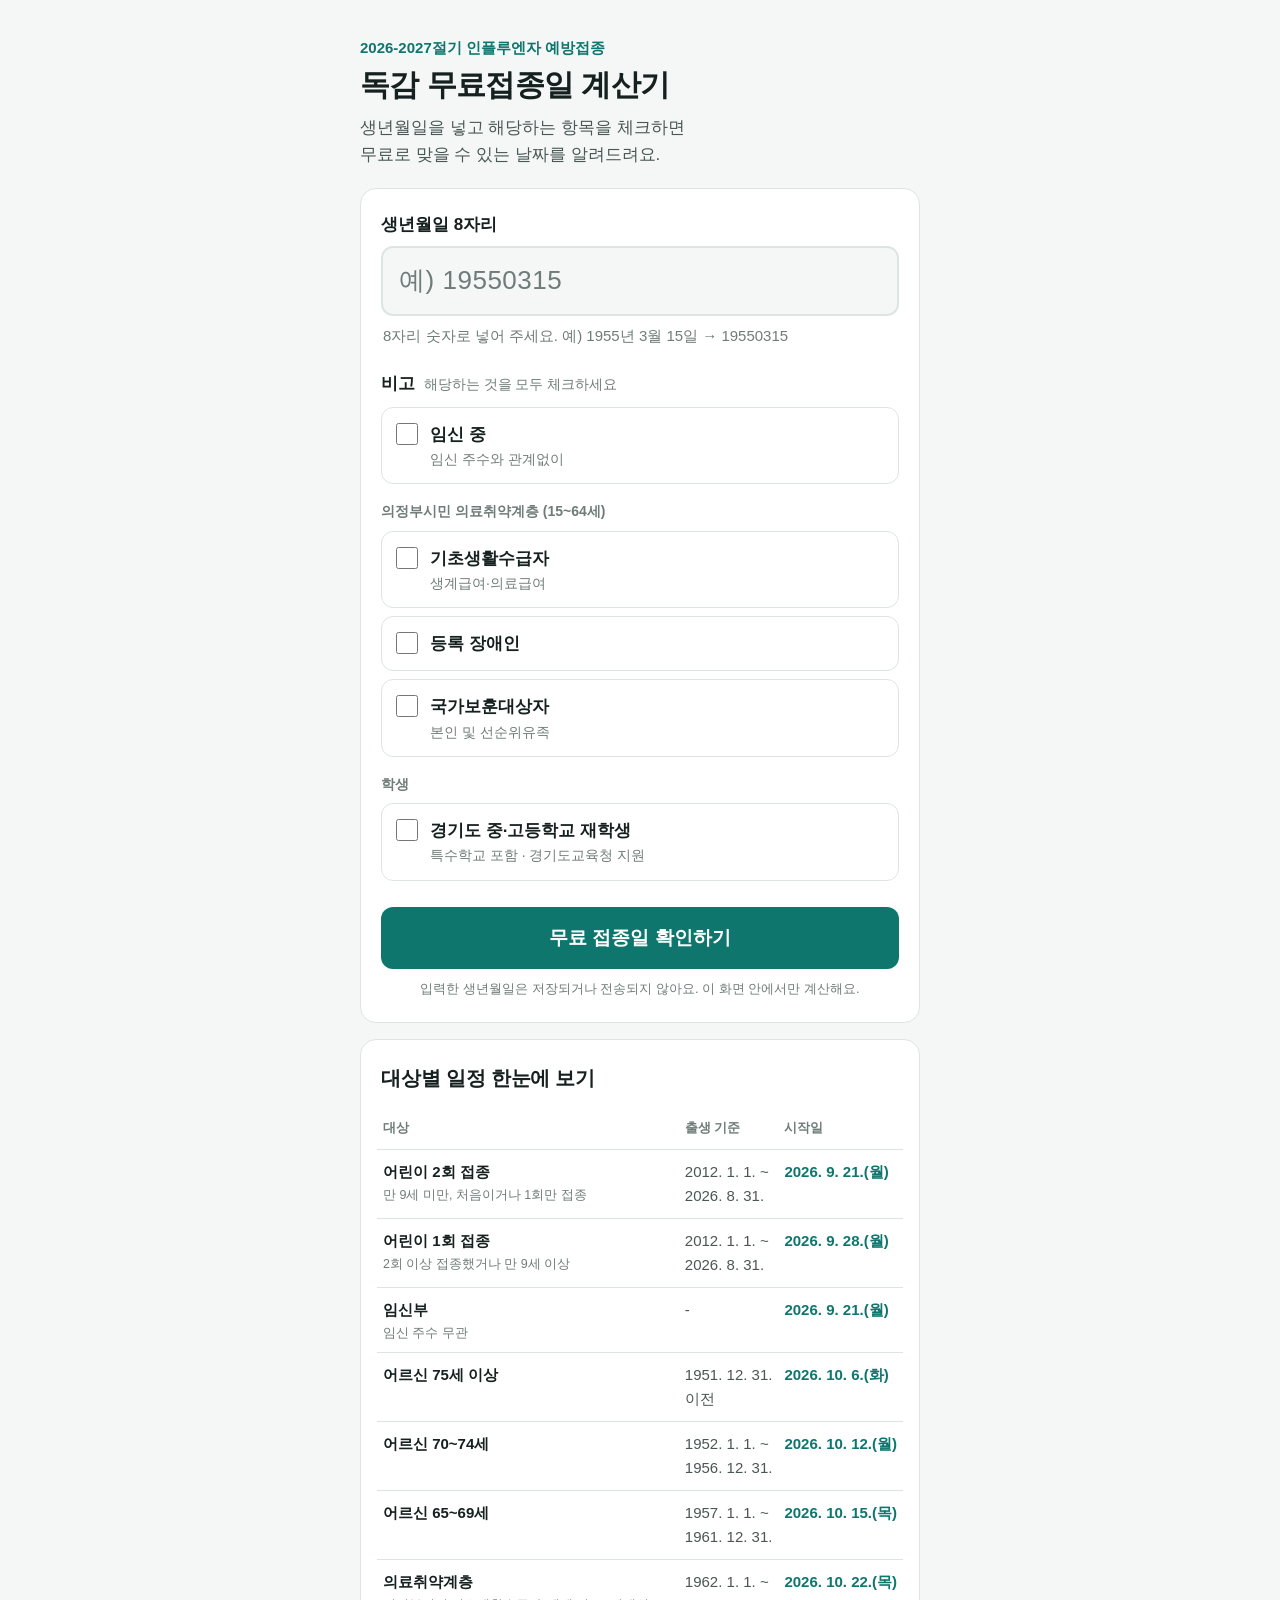
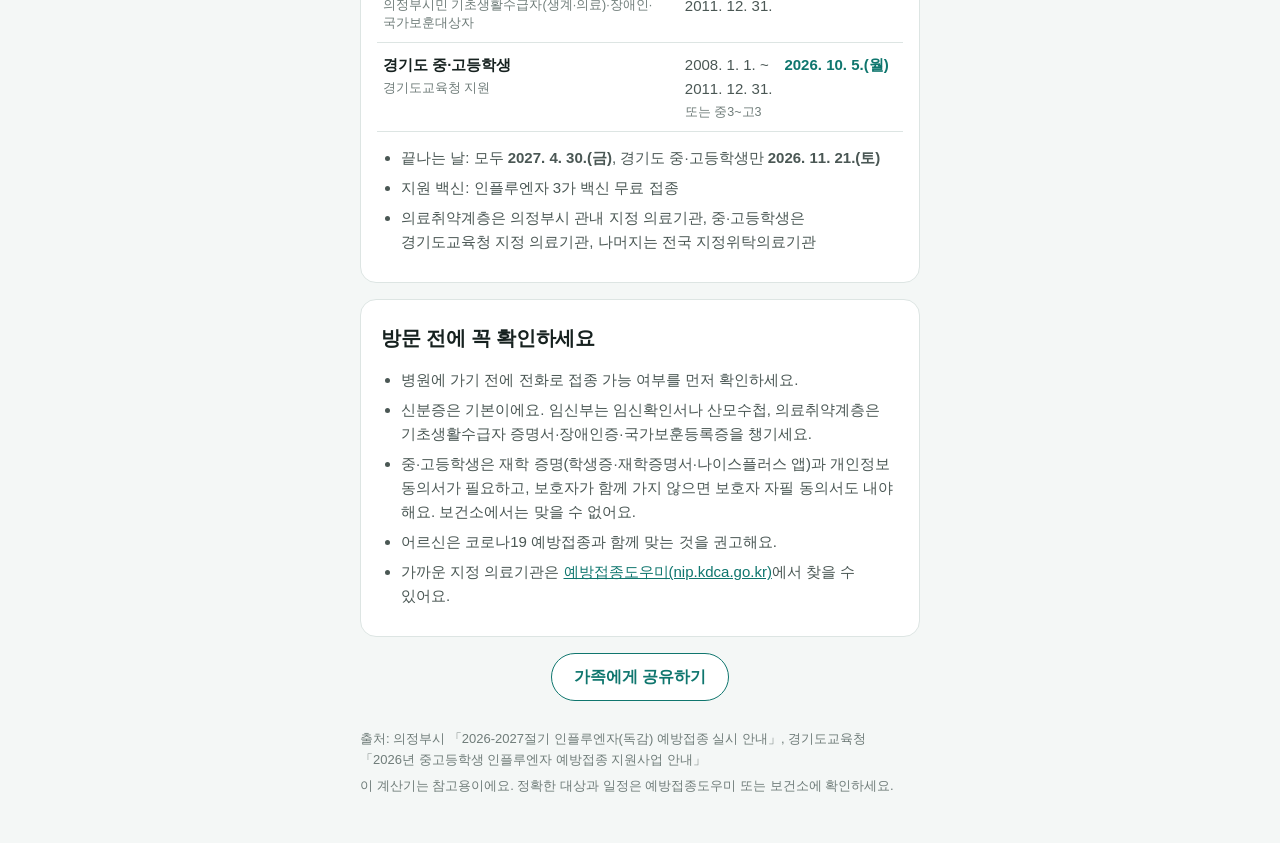
==== docs/index.html @ af95ff57 "feat: 2026-2027절기 독감 무료접종일 계산기 생년월일과 비고(임신부·의정부 의료취약계층·경기도 중고생) 체크로 무료 접종 시작일을 알려주는 정적 페이지, 링크 카드·위젯" ====
<!doctype html>
<html lang="ko">
<head>
<meta charset="utf-8">
<meta name="viewport" content="width=device-width, initial-scale=1">
<title>독감 무료접종일 계산기 | 2026-2027절기</title>
<meta name="description" content="생년월일만 넣으면 2026-2027절기 독감(인플루엔자) 무료 예방접종 시작일을 알려드려요. 어린이·임신부·어르신(65세 이상)·의료취약계층·경기도 중고등학생 대상별 일정과 준비물까지.">
<link rel="canonical" href="https://flu.hnlab.kr/">
<meta property="og:type" content="website">
<meta property="og:url" content="https://flu.hnlab.kr/">
<meta property="og:site_name" content="hnlab">
<meta property="og:title" content="독감 무료접종일 계산기 | 2026-2027절기">
<meta property="og:description" content="생년월일만 넣으면 내 무료 접종 시작일을 바로 알려드려요. 어린이·임신부·어르신·의료취약계층·중고등학생">
<meta property="og:image" content="https://flu.hnlab.kr/og.png">
<meta property="og:image:width" content="1200">
<meta property="og:image:height" content="630">
<meta property="og:locale" content="ko_KR">
<meta name="twitter:card" content="summary_large_image">
<meta name="theme-color" content="#0f766e">
<link rel="icon" href="data:image/svg+xml,<svg xmlns='http://www.w3.org/2000/svg' viewBox='0 0 100 100'><text y='.9em' font-size='88'>💉</text></svg>">
<link rel="stylesheet" href="style.css">
<script type="application/ld+json">
{"@context":"https://schema.org","@type":"WebApplication","name":"독감 무료접종일 계산기","url":"https://flu.hnlab.kr/","applicationCategory":"HealthApplication","operatingSystem":"All","inLanguage":"ko","description":"생년월일로 2026-2027절기 독감 무료 예방접종 시작일을 계산합니다.","offers":{"@type":"Offer","price":"0","priceCurrency":"KRW"}}
</script>
</head>
<body>
<header class="top">
  <p class="eyebrow">2026-2027절기 인플루엔자 예방접종</p>
  <h1>독감 무료접종일 계산기</h1>
  <p class="lead">생년월일을 넣고 해당하는 항목을 체크하면<br>무료로 맞을 수 있는 날짜를 알려드려요.</p>
</header>

<main>
  <form id="calc" class="card" onsubmit="return false" novalidate>
    <label class="field-label" for="birth">생년월일 8자리</label>
    <input id="birth" type="text" inputmode="numeric" autocomplete="bday" maxlength="12" placeholder="예) 19550315" aria-describedby="birthInfo">
    <p id="birthInfo" class="birth-info" aria-live="polite"></p>

    <fieldset id="historyBox" class="opts" hidden>
      <legend>아이가 지금까지 독감 백신을 몇 번 맞았나요?</legend>
      <p class="legend-sub">만 9세 미만은 접종 이력에 따라 1회 또는 2회 맞아요.</p>
      <label class="opt"><input type="radio" name="history" value="first"><span>처음이에요 / 1회만 맞았어요</span></label>
      <label class="opt"><input type="radio" name="history" value="twoplus"><span>2회 이상 맞았어요</span></label>
      <label class="opt"><input type="radio" name="history" value="unknown"><span>잘 모르겠어요</span></label>
    </fieldset>

    <fieldset class="opts">
      <legend>비고 <small>해당하는 것을 모두 체크하세요</small></legend>
      <label class="opt"><input type="checkbox" id="pregnant"><span>임신 중<small>임신 주수와 관계없이</small></span></label>
      <p class="group-label">의정부시민 의료취약계층 (15~64세)</p>
      <label class="opt"><input type="checkbox" id="basic"><span>기초생활수급자<small>생계급여·의료급여</small></span></label>
      <label class="opt"><input type="checkbox" id="disabled"><span>등록 장애인</span></label>
      <label class="opt"><input type="checkbox" id="veteran"><span>국가보훈대상자<small>본인 및 선순위유족</small></span></label>
      <p class="group-label">학생</p>
      <label class="opt"><input type="checkbox" id="student"><span>경기도 중·고등학교 재학생<small>특수학교 포함 · 경기도교육청 지원</small></span></label>
    </fieldset>

    <button id="go" type="button" class="go">무료 접종일 확인하기</button>
    <p class="privacy">입력한 생년월일은 저장되거나 전송되지 않아요. 이 화면 안에서만 계산해요.</p>
  </form>

  <section id="result" class="result" hidden aria-live="polite"></section>

  <section class="card">
    <h2>대상별 일정 한눈에 보기</h2>
    <div class="table-wrap">
      <table>
        <thead><tr><th>대상</th><th>출생 기준</th><th>시작일</th></tr></thead>
        <tbody>
          <tr><td>어린이 2회 접종<small>만 9세 미만, 처음이거나 1회만 접종</small></td><td>2012. 1. 1. ~<br>2026. 8. 31.</td><td>2026. 9. 21.(월)</td></tr>
          <tr><td>어린이 1회 접종<small>2회 이상 접종했거나 만 9세 이상</small></td><td>2012. 1. 1. ~<br>2026. 8. 31.</td><td>2026. 9. 28.(월)</td></tr>
          <tr><td>임신부<small>임신 주수 무관</small></td><td>-</td><td>2026. 9. 21.(월)</td></tr>
          <tr><td>어르신 75세 이상</td><td>1951. 12. 31.<br>이전</td><td>2026. 10. 6.(화)</td></tr>
          <tr><td>어르신 70~74세</td><td>1952. 1. 1. ~<br>1956. 12. 31.</td><td>2026. 10. 12.(월)</td></tr>
          <tr><td>어르신 65~69세</td><td>1957. 1. 1. ~<br>1961. 12. 31.</td><td>2026. 10. 15.(목)</td></tr>
          <tr><td>의료취약계층<small>의정부시민 기초생활수급자(생계·의료)·장애인·국가보훈대상자</small></td><td>1962. 1. 1. ~<br>2011. 12. 31.</td><td>2026. 10. 22.(목)</td></tr>
          <tr><td>경기도 중·고등학생<small>경기도교육청 지원</small></td><td>2008. 1. 1. ~<br>2011. 12. 31.<small>또는 중3~고3</small></td><td>2026. 10. 5.(월)</td></tr>
        </tbody>
      </table>
    </div>
    <ul class="table-notes">
      <li>끝나는 날: 모두 <strong>2027. 4. 30.(금)</strong>, 경기도 중·고등학생만 <strong>2026. 11. 21.(토)</strong></li>
      <li>지원 백신: 인플루엔자 3가 백신 무료 접종</li>
      <li>의료취약계층은 의정부시 관내 지정 의료기관, 중·고등학생은 경기도교육청 지정 의료기관, 나머지는 전국 지정위탁의료기관</li>
    </ul>
  </section>

  <section class="card">
    <h2>방문 전에 꼭 확인하세요</h2>
    <ul class="check">
      <li>병원에 가기 전에 전화로 접종 가능 여부를 먼저 확인하세요.</li>
      <li>신분증은 기본이에요. 임신부는 임신확인서나 산모수첩, 의료취약계층은 기초생활수급자 증명서·장애인증·국가보훈등록증을 챙기세요.</li>
      <li>중·고등학생은 재학 증명(학생증·재학증명서·나이스플러스 앱)과 개인정보 동의서가 필요하고, 보호자가 함께 가지 않으면 보호자 자필 동의서도 내야 해요. 보건소에서는 맞을 수 없어요.</li>
      <li>어르신은 코로나19 예방접종과 함께 맞는 것을 권고해요.</li>
      <li>가까운 지정 의료기관은 <a href="https://nip.kdca.go.kr" target="_blank" rel="noopener">예방접종도우미(nip.kdca.go.kr)</a>에서 찾을 수 있어요.</li>
    </ul>
  </section>

  <div class="share-row"><button id="share" type="button" class="share">가족에게 공유하기</button></div>
</main>

<footer class="foot">
  <p>출처: 의정부시 「2026-2027절기 인플루엔자(독감) 예방접종 실시 안내」, 경기도교육청 「2026년 중고등학생 인플루엔자 예방접종 지원사업 안내」</p>
  <p>이 계산기는 참고용이에요. 정확한 대상과 일정은 예방접종도우미 또는 보건소에 확인하세요.</p>
</footer>

<script src="app.js"></script>
</body>
</html>
---- docs/style.css ----
:root {
  --bg: #f4f7f6;
  --card: #ffffff;
  --ink: #16211f;
  --ink-2: #4a5754;
  --ink-3: #6f7c79;
  --line: #dde5e3;
  --brand: #0f766e;
  --brand-ink: #ffffff;
  --brand-soft: #e3f3f0;
  --err: #b42318;
  --ok: #0f766e;
  --hint-bg: #fff7e6;
  --hint-line: #f2c46d;
  --c-child: #d97706;
  --c-elderly: #0f766e;
  --c-pregnant: #db2777;
  --c-vulnerable: #4f46e5;
  --c-student: #0284c7;
  --radius: 16px;
  color-scheme: light;
}
@media (prefers-color-scheme: dark) {
  :root {
    --bg: #0f1614;
    --card: #17211f;
    --ink: #e7efed;
    --ink-2: #b3c1be;
    --ink-3: #8a9a96;
    --line: #2a3835;
    --brand: #2bb3a5;
    --brand-ink: #062521;
    --brand-soft: #16312d;
    --err: #ff8a80;
    --ok: #5eead4;
    --hint-bg: #2b2413;
    --hint-line: #7a6127;
    --c-child: #f5a524;
    --c-elderly: #2bb3a5;
    --c-pregnant: #f472b6;
    --c-vulnerable: #8b8cf6;
    --c-student: #38bdf8;
    color-scheme: dark;
  }
}

* { box-sizing: border-box; }
html { -webkit-text-size-adjust: 100%; }
body {
  margin: 0;
  background: var(--bg);
  color: var(--ink);
  font-family: -apple-system, BlinkMacSystemFont, "Apple SD Gothic Neo", "Pretendard", "Noto Sans KR", "Malgun Gothic", sans-serif;
  font-size: 17px;
  line-height: 1.6;
  word-break: keep-all;
  overflow-wrap: anywhere;
  padding-inline: 16px;
}
a { color: var(--brand); }
small { font-size: 0.82em; }

.top, main, .foot { max-width: 560px; margin-inline: auto; }

.top { padding-block: 36px 20px; }
.eyebrow { margin: 0 0 6px; color: var(--brand); font-weight: 700; font-size: 15px; }
h1 { margin: 0; font-size: 30px; line-height: 1.25; letter-spacing: -0.02em; }
.lead { margin: 10px 0 0; color: var(--ink-2); }

.card {
  background: var(--card);
  border: 1px solid var(--line);
  border-radius: var(--radius);
  padding: 22px 20px;
  margin-bottom: 16px;
}
h2 { margin: 0 0 14px; font-size: 20px; letter-spacing: -0.01em; }

/* 입력 */
.field-label { display: block; font-weight: 700; margin-bottom: 8px; }
#birth {
  width: 100%;
  font: inherit;
  font-size: 26px;
  font-weight: 700;
  letter-spacing: 0.06em;
  padding: 12px 16px;
  border: 2px solid var(--line);
  border-radius: 12px;
  background: var(--bg);
  color: var(--ink);
  outline: none;
}
#birth:focus { border-color: var(--brand); background: var(--card); }
#birth[aria-invalid="true"] { border-color: var(--err); }
#birth::placeholder { color: var(--ink-3); font-weight: 500; letter-spacing: 0.02em; }
.birth-info { margin: 8px 2px 0; min-height: 1.6em; font-size: 15px; color: var(--ink-3); }
.birth-info.ok { color: var(--ok); font-weight: 700; }
.birth-info.err { color: var(--err); font-weight: 700; }

.opts { border: 0; margin: 22px 0 0; padding: 0; min-width: 0; }
.opts legend { float: left; width: 100%; font-weight: 700; padding: 0; margin-bottom: 10px; }
.opts legend + * { clear: both; }
.opts legend small { font-weight: 500; color: var(--ink-3); margin-left: 4px; }
.legend-sub { margin: -4px 0 12px; font-size: 15px; color: var(--ink-2); }
#historyBox { background: var(--brand-soft); border-radius: 12px; padding: 16px 14px 8px; }
.group-label { margin: 16px 0 8px; font-size: 14px; font-weight: 700; color: var(--ink-3); }

.opt {
  display: flex;
  align-items: flex-start;
  gap: 12px;
  padding: 13px 14px;
  margin-bottom: 8px;
  border: 1.5px solid var(--line);
  border-radius: 12px;
  background: var(--card);
  cursor: pointer;
  transition: border-color .15s, background-color .15s;
}
.opt input { width: 22px; height: 22px; margin: 2px 0 0; flex: none; accent-color: var(--brand); }
.opt span { display: flex; flex-direction: column; font-weight: 600; }
.opt span small { font-weight: 400; color: var(--ink-3); }
.opt:has(input:checked) { border-color: var(--brand); background: var(--brand-soft); }
.opt.flash { animation: flash 1.6s ease; }
@keyframes flash { 0%, 60% { border-color: var(--hint-line); box-shadow: 0 0 0 4px var(--hint-bg); } 100% { box-shadow: none; } }

.go {
  width: 100%;
  margin-top: 18px;
  padding: 16px;
  font: inherit;
  font-size: 19px;
  font-weight: 800;
  color: var(--brand-ink);
  background: var(--brand);
  border: 0;
  border-radius: 12px;
  cursor: pointer;
}
.go:active { transform: translateY(1px); }
.privacy { margin: 10px 0 0; font-size: 13px; color: var(--ink-3); text-align: center; }

/* 결과 */
.result { scroll-margin-top: 12px; margin-bottom: 16px; }
.summary {
  background: var(--brand);
  color: var(--brand-ink);
  border-radius: var(--radius);
  padding: 22px 20px;
  margin-bottom: 12px;
}
.summary-label { margin: 0; font-size: 15px; font-weight: 700; opacity: .85; }
.summary-date { margin: 4px 0 2px; font-size: 28px; font-weight: 800; line-height: 1.3; letter-spacing: -0.02em; }
.summary-sub { margin: 0; font-size: 15px; opacity: .92; }
.summary-muted { background: var(--card); color: var(--ink); border: 1px solid var(--line); }
.summary-muted .summary-sub { color: var(--ink-2); opacity: 1; }

.hints { background: var(--hint-bg); border: 1px solid var(--hint-line); border-radius: var(--radius); padding: 14px 16px; margin-bottom: 12px; }
.hints-title { margin: 0 0 6px; font-weight: 800; }
.hints ul { margin: 0; padding: 0; list-style: none; }
.hint-btn {
  display: block; width: 100%; text-align: left;
  font: inherit; font-size: 15px; color: var(--ink);
  background: none; border: 0; padding: 6px 0 6px 22px; position: relative; cursor: pointer;
}
.hint-btn::before { content: "☐"; position: absolute; left: 0; top: 5px; color: var(--ink-3); }
.hint-btn:hover { text-decoration: underline; }

.prog {
  background: var(--card);
  border: 1px solid var(--line);
  border-left: 6px solid var(--accent, var(--brand));
  border-radius: var(--radius);
  padding: 18px 18px 14px;
  margin-bottom: 12px;
}
.prog-child { --accent: var(--c-child); }
.prog-elderly { --accent: var(--c-elderly); }
.prog-pregnant { --accent: var(--c-pregnant); }
.prog-vulnerable { --accent: var(--c-vulnerable); }
.prog-student { --accent: var(--c-student); }
.prog header { display: flex; flex-wrap: wrap; align-items: center; gap: 6px 8px; }
.prog h3 { margin: 0; font-size: 19px; margin-right: auto; }
.tag { font-size: 13px; font-weight: 700; color: var(--accent); border: 1.5px solid var(--accent); border-radius: 999px; padding: 1px 9px; }
.st { font-size: 13px; font-weight: 800; border-radius: 999px; padding: 2px 10px; }
.st-now { background: var(--ok); color: var(--brand-ink); }
.st-wait { background: var(--brand-soft); color: var(--brand); }
.st-over { background: var(--line); color: var(--ink-3); }
.period { margin: 10px 0 6px; font-size: 18px; }
.period strong { font-size: 21px; }
.nw { white-space: nowrap; }
.basis { margin: 0 0 10px; padding-left: 18px; color: var(--ink-2); font-size: 15px; }
.prog dl { margin: 0; display: grid; grid-template-columns: auto 1fr; gap: 6px 12px; font-size: 15px; }
.prog dt { font-weight: 700; color: var(--ink-3); white-space: nowrap; }
.prog dd { margin: 0; }
.bring { margin: 0; padding-left: 18px; }
.notes { margin: 12px 0 0; padding: 10px 12px 10px 30px; background: var(--bg); border-radius: 10px; font-size: 14.5px; color: var(--ink-2); }
.extra-notes { margin: 0 0 12px; padding: 12px 14px 12px 32px; background: var(--card); border: 1px dashed var(--line); border-radius: 12px; font-size: 15px; color: var(--ink-2); }
.result-foot { margin: 4px 2px 0; font-size: 14px; color: var(--ink-3); }

/* 표 */
.table-wrap { overflow-x: auto; margin: 0 -4px; }
table { width: 100%; border-collapse: collapse; font-size: 15px; min-width: 320px; }
th, td { text-align: left; vertical-align: top; padding: 10px 6px; border-bottom: 1px solid var(--line); }
th { font-size: 13px; color: var(--ink-3); font-weight: 700; }
td:first-child { font-weight: 700; }
td small { display: block; font-weight: 400; color: var(--ink-3); font-size: 12.5px; line-height: 1.45; margin-top: 2px; }
td:nth-child(2) { white-space: nowrap; color: var(--ink-2); }
td:nth-child(2) small { white-space: normal; }
td:last-child { white-space: nowrap; color: var(--brand); font-weight: 700; }
.table-notes, .check { margin: 14px 0 0; padding-left: 20px; font-size: 15px; color: var(--ink-2); }
.table-notes li, .check li { margin-bottom: 6px; }
.check { margin-top: 0; }

.share-row { text-align: center; margin: 8px 0 20px; }
.share {
  font: inherit; font-weight: 700; font-size: 16px;
  color: var(--brand); background: var(--card);
  border: 1.5px solid var(--brand); border-radius: 999px;
  padding: 10px 22px; cursor: pointer;
}
.foot { padding-block: 8px 40px; font-size: 13px; color: var(--ink-3); }
.foot p { margin: 0 0 6px; }

@media (max-width: 380px) {
  h1 { font-size: 26px; }
  .card { padding: 18px 16px; }
  .summary-date { font-size: 24px; }
  td:last-child { white-space: normal; }
}
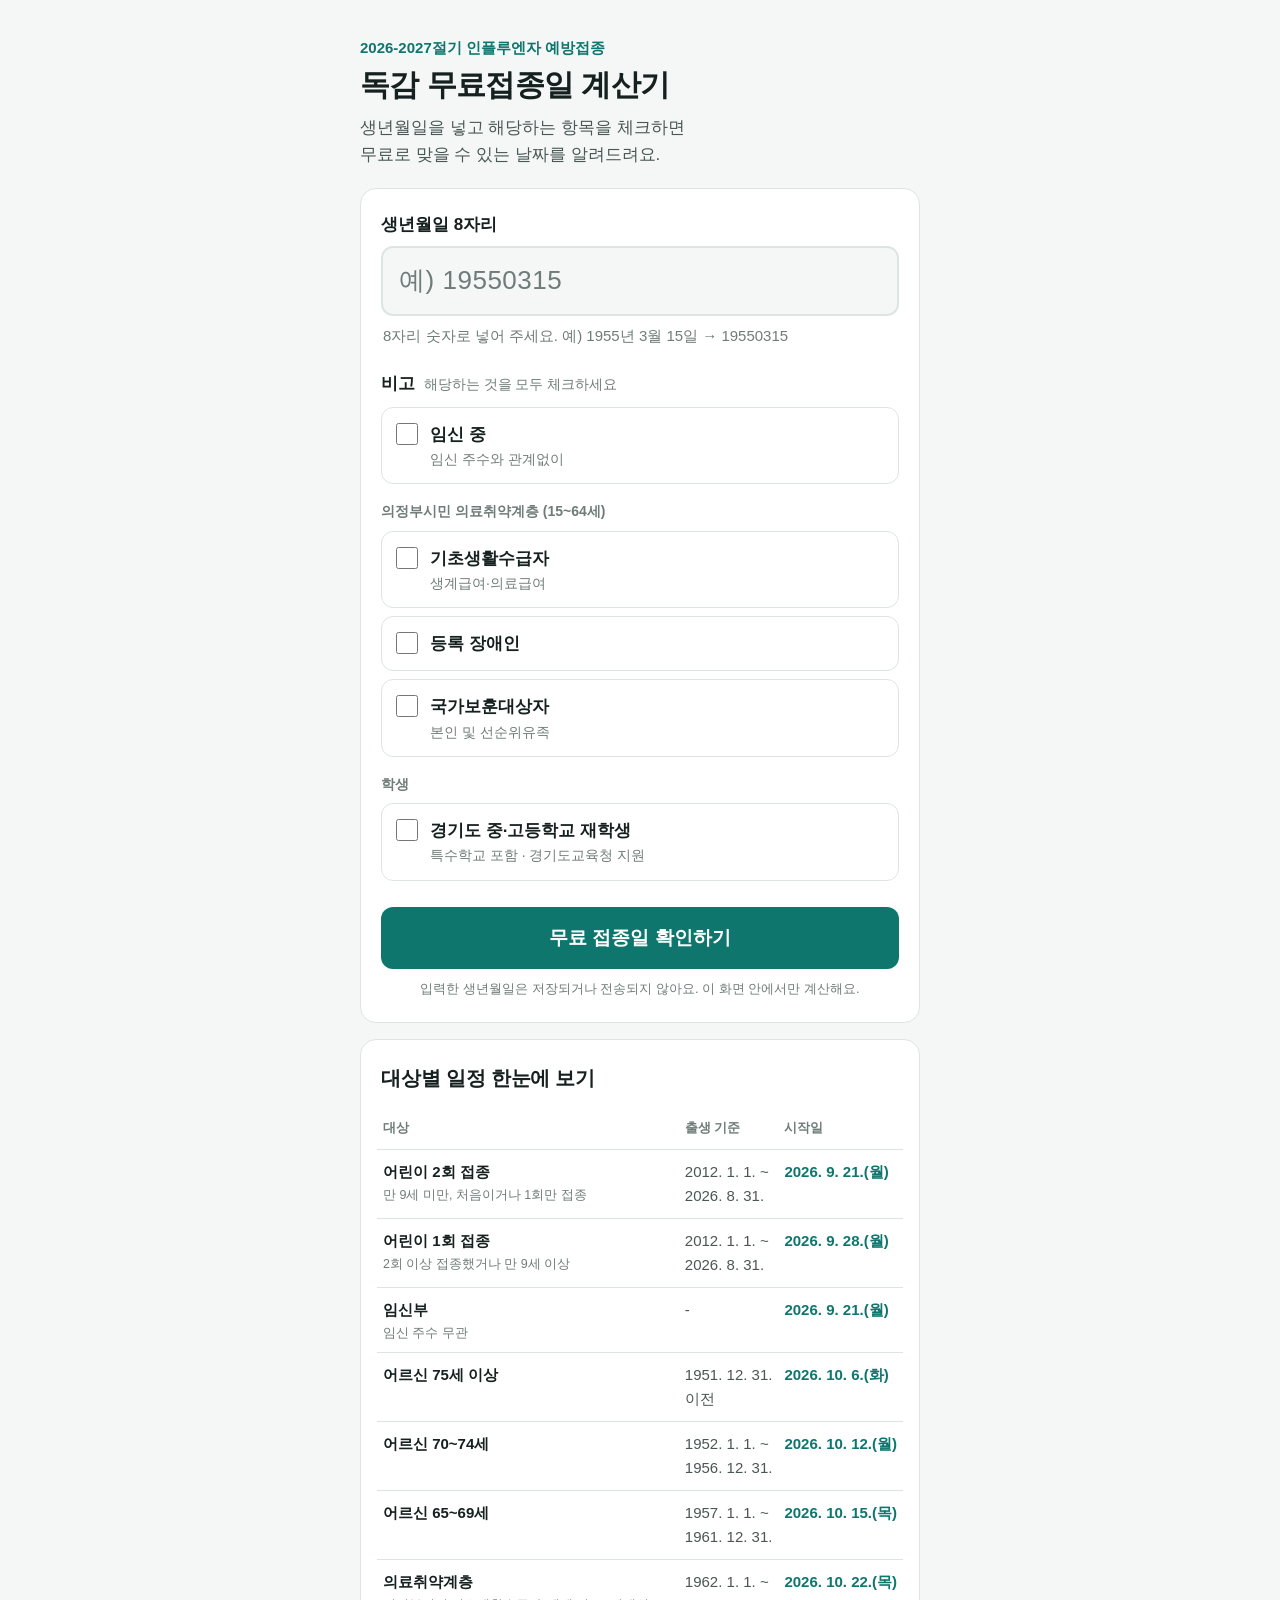
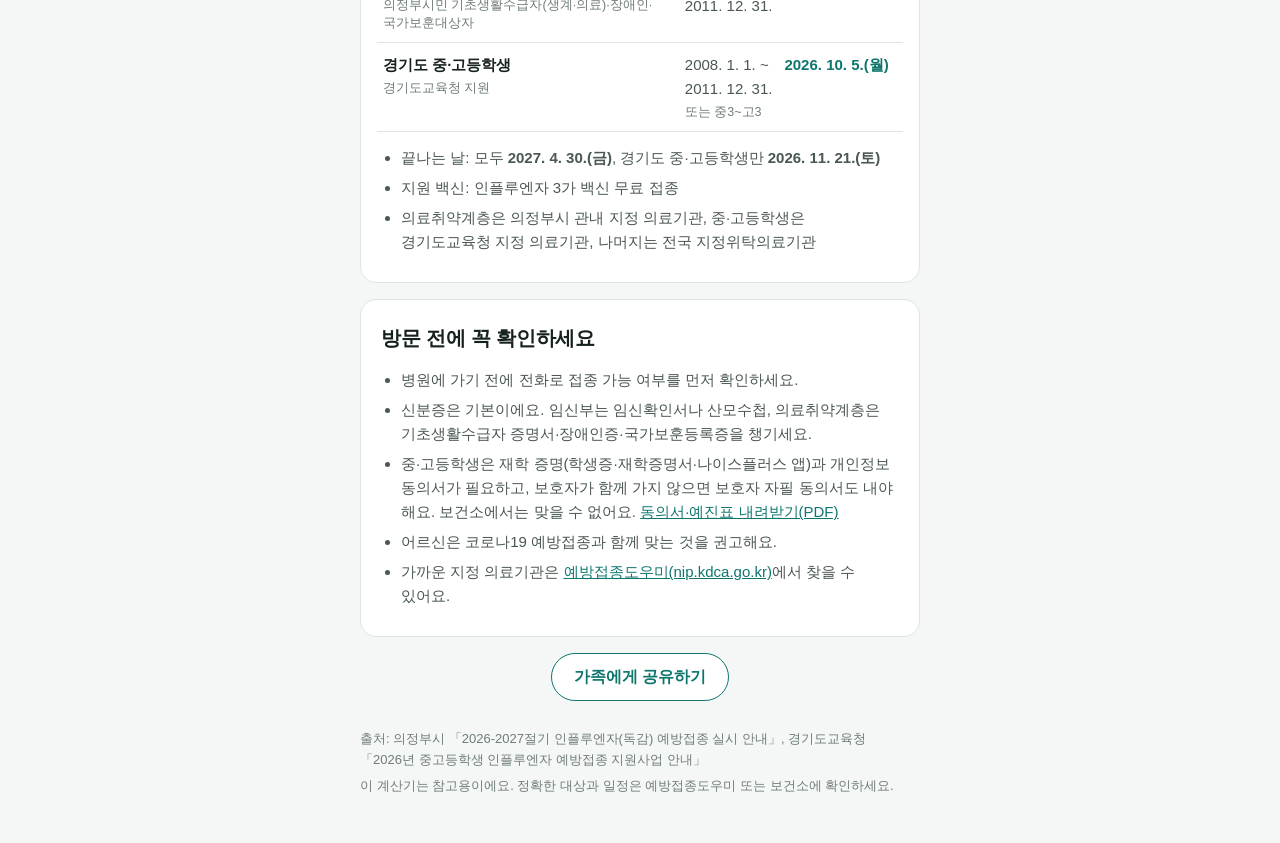
==== commit ab280f81: "feat: 결과 이미지 카톡 공유, 만 18세 이하 동의서·예진표 내려받기 - 결과만 캔버스로 그린 PNG(생년월일 제외)를 미리 보고 공유: 카카오 SDK 키가   있으면 카카오" ====
--- a/docs/index.html
+++ b/docs/index.html
@@ -90,7 +90,7 @@
     <ul class="check">
       <li>병원에 가기 전에 전화로 접종 가능 여부를 먼저 확인하세요.</li>
       <li>신분증은 기본이에요. 임신부는 임신확인서나 산모수첩, 의료취약계층은 기초생활수급자 증명서·장애인증·국가보훈등록증을 챙기세요.</li>
-      <li>중·고등학생은 재학 증명(학생증·재학증명서·나이스플러스 앱)과 개인정보 동의서가 필요하고, 보호자가 함께 가지 않으면 보호자 자필 동의서도 내야 해요. 보건소에서는 맞을 수 없어요.</li>
+      <li>중·고등학생은 재학 증명(학생증·재학증명서·나이스플러스 앱)과 개인정보 동의서가 필요하고, 보호자가 함께 가지 않으면 보호자 자필 동의서도 내야 해요. 보건소에서는 맞을 수 없어요. <a href="https://haneulfm.co.kr/downloads/flu-consent-secondary-student.pdf" target="_blank" rel="noopener">동의서·예진표 내려받기(PDF)</a></li>
       <li>어르신은 코로나19 예방접종과 함께 맞는 것을 권고해요.</li>
       <li>가까운 지정 의료기관은 <a href="https://nip.kdca.go.kr" target="_blank" rel="noopener">예방접종도우미(nip.kdca.go.kr)</a>에서 찾을 수 있어요.</li>
     </ul>
@@ -104,6 +104,19 @@
   <p>이 계산기는 참고용이에요. 정확한 대상과 일정은 예방접종도우미 또는 보건소에 확인하세요.</p>
 </footer>
 
+<div id="shareModal" class="modal" hidden role="dialog" aria-modal="true" aria-labelledby="shareTitle">
+  <div class="modal-box">
+    <button id="shareClose" type="button" class="modal-close" aria-label="닫기">×</button>
+    <p id="shareTitle" class="modal-title">결과 이미지</p>
+    <div class="modal-img"><img id="sharePreview" alt="독감 무료접종일 결과 이미지"></div>
+    <div class="modal-actions">
+      <button id="shareKakao" type="button" class="kakao-btn">카카오톡으로 보내기</button>
+      <button id="shareSave" type="button" class="share">이미지 저장</button>
+    </div>
+    <p id="shareMsg" class="modal-msg" aria-live="polite"></p>
+  </div>
+</div>
+
 <script src="app.js"></script>
 </body>
 </html>
--- a/docs/style.css
+++ b/docs/style.css
@@ -199,6 +199,53 @@
 .extra-notes { margin: 0 0 12px; padding: 12px 14px 12px 32px; background: var(--card); border: 1px dashed var(--line); border-radius: 12px; font-size: 15px; color: var(--ink-2); }
 .result-foot { margin: 4px 2px 0; font-size: 14px; color: var(--ink-3); }
 
+.consent { background: var(--hint-bg); border: 1px solid var(--hint-line); border-radius: var(--radius); padding: 16px 18px; margin-bottom: 12px; font-size: 15px; }
+.consent p { margin: 0 0 12px; color: var(--ink-2); }
+.consent .consent-title { margin-bottom: 4px; font-size: 17px; font-weight: 800; color: var(--ink); }
+.consent-btn {
+  display: block; text-align: center; text-decoration: none;
+  font-weight: 800; font-size: 16px; color: #fff; background: #b45309;
+  border-radius: 12px; padding: 13px 16px;
+}
+
+.share-result { text-align: center; margin: 4px 0 14px; }
+.share-img {
+  width: 100%; font: inherit; font-size: 17px; font-weight: 800;
+  color: #191600; background: #fee500; border: 0; border-radius: 12px;
+  padding: 15px 16px; cursor: pointer;
+}
+.share-result p { margin: 8px 0 0; font-size: 13px; color: var(--ink-3); }
+
+/* 공유 창 */
+body.modal-open { overflow: hidden; }
+.modal {
+  position: fixed; inset: 0; z-index: 50;
+  background: rgba(10, 20, 18, .6);
+  display: flex; align-items: center; justify-content: center;
+  padding: 16px;
+}
+.modal[hidden] { display: none; }
+.modal-box {
+  position: relative; width: 100%; max-width: 420px; max-height: 100%;
+  display: flex; flex-direction: column;
+  background: var(--card); border-radius: 20px; padding: 18px 18px 14px;
+}
+.modal-title { margin: 0 0 12px; font-weight: 800; font-size: 18px; }
+.modal-close {
+  position: absolute; top: 8px; right: 10px;
+  width: 40px; height: 40px; font-size: 28px; line-height: 1;
+  color: var(--ink-3); background: none; border: 0; cursor: pointer;
+}
+.modal-img { flex: 1 1 auto; min-height: 0; overflow: auto; border-radius: 12px; border: 1px solid var(--line); background: var(--bg); }
+.modal-img img { display: block; width: 100%; height: auto; }
+.modal-actions { display: flex; gap: 8px; margin-top: 12px; }
+.kakao-btn {
+  flex: 1 1 auto; font: inherit; font-size: 16px; font-weight: 800;
+  color: #191600; background: #fee500; border: 0; border-radius: 12px; padding: 13px 10px; cursor: pointer;
+}
+.modal-actions .share { flex: none; border-radius: 12px; padding: 12px 14px; font-size: 15px; }
+.modal-msg { margin: 10px 2px 0; font-size: 13px; color: var(--ink-3); }
+
 /* 표 */
 .table-wrap { overflow-x: auto; margin: 0 -4px; }
 table { width: 100%; border-collapse: collapse; font-size: 15px; min-width: 320px; }
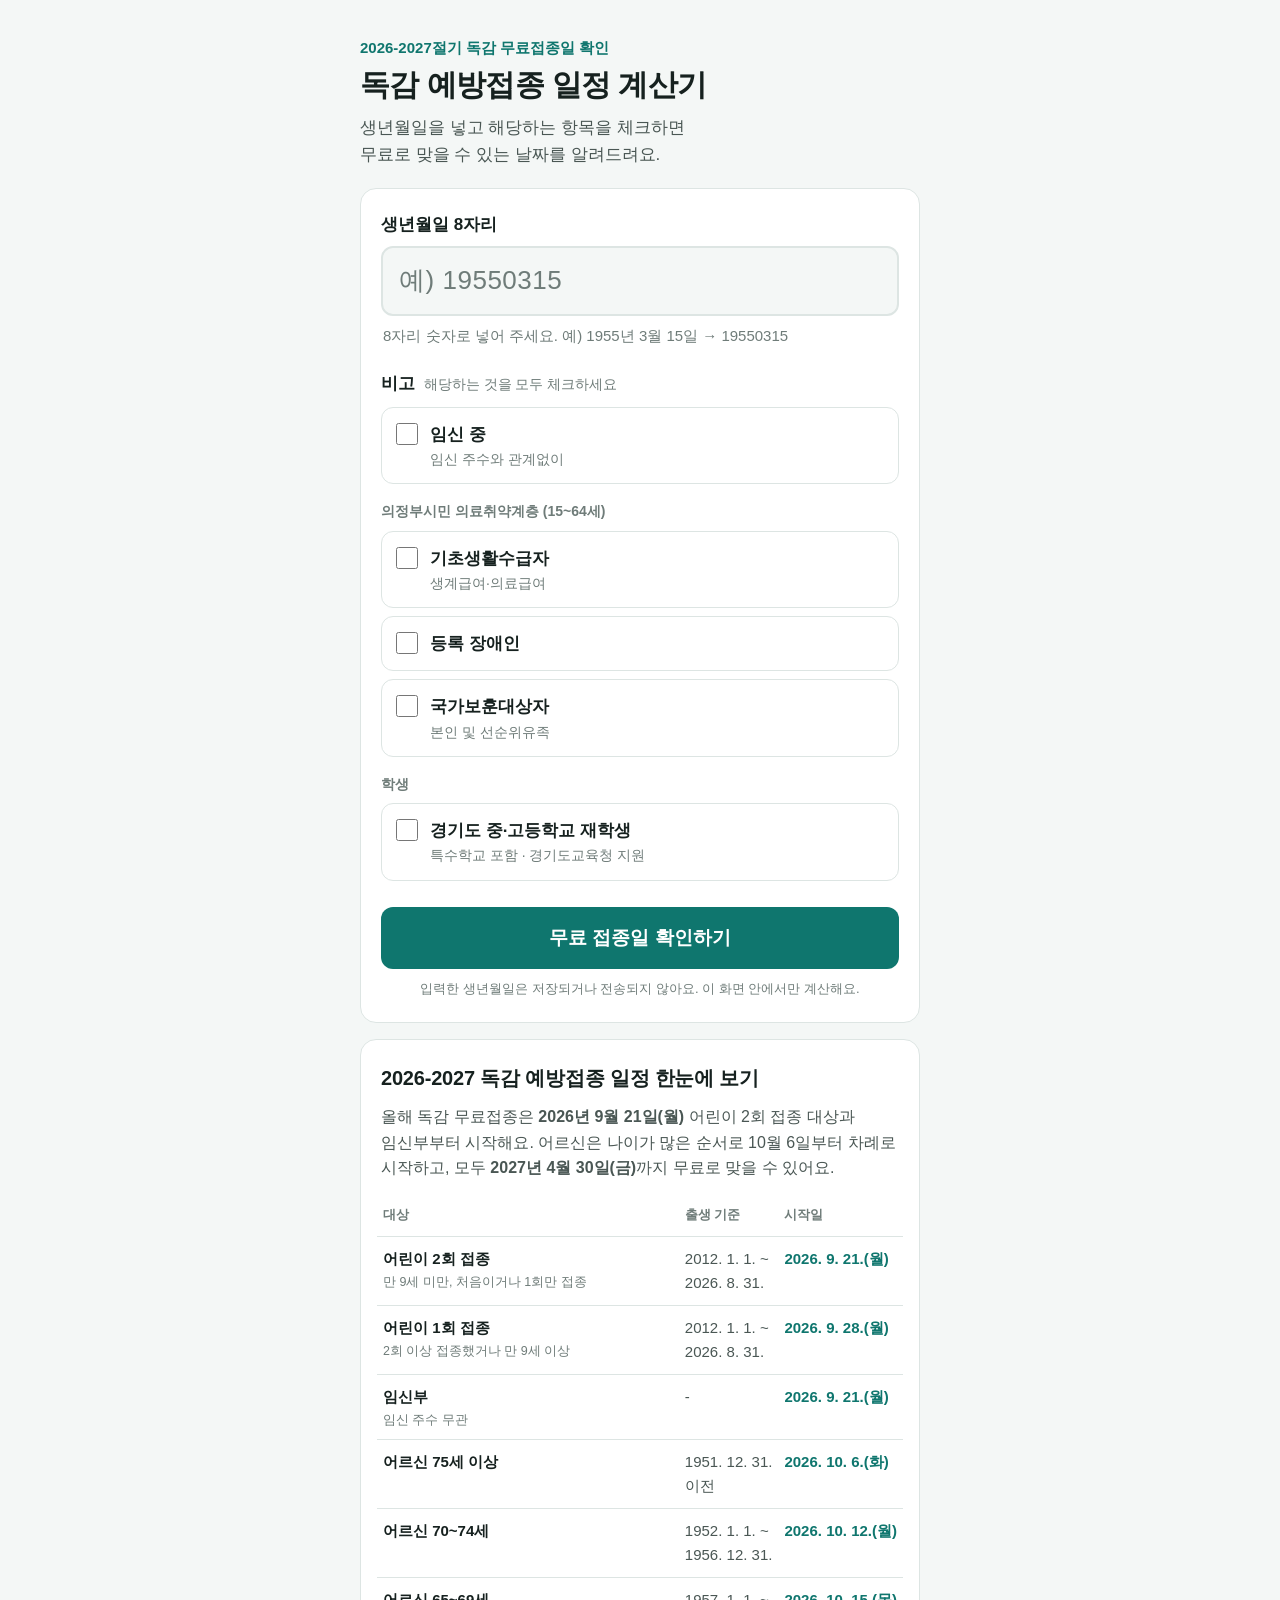
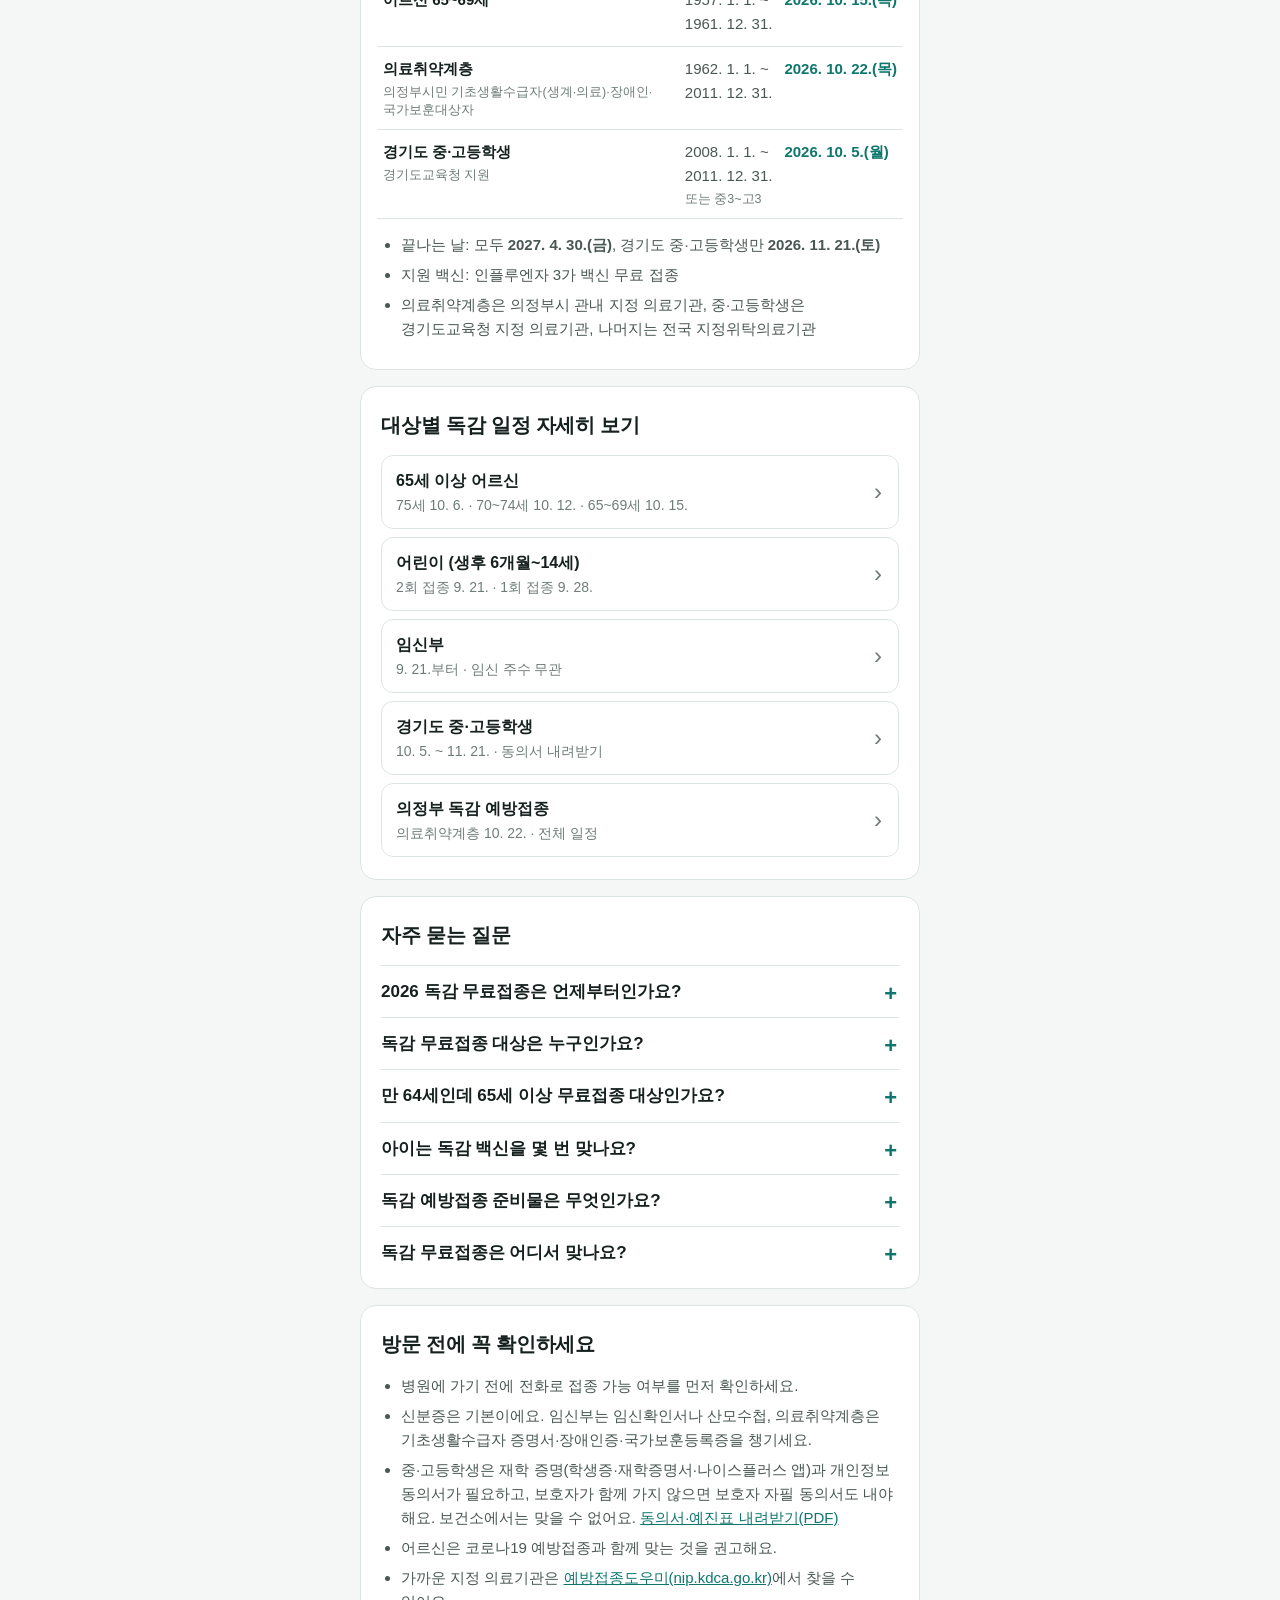
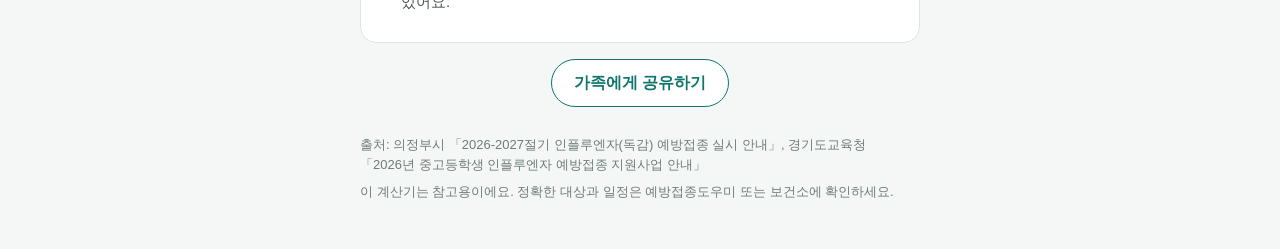
==== commit 3406f769: "feat: 네이버 서치어드바이저 소유확인과 검색 노출 강화 - 네이버 소유확인 meta, 구글 서치 콘솔 인증 파일 - 메인 제목·설명·키워드를 '독감 예방접종 일정 계산기' 검색" ====
--- a/docs/index.html
+++ b/docs/index.html
@@ -3,13 +3,15 @@
 <head>
 <meta charset="utf-8">
 <meta name="viewport" content="width=device-width, initial-scale=1">
-<title>독감 무료접종일 계산기 | 2026-2027절기</title>
-<meta name="description" content="생년월일만 넣으면 2026-2027절기 독감(인플루엔자) 무료 예방접종 시작일을 알려드려요. 어린이·임신부·어르신(65세 이상)·의료취약계층·경기도 중고등학생 대상별 일정과 준비물까지.">
+<title>독감 예방접종 일정 계산기 | 2026 독감 무료접종 날짜·대상 확인</title>
+<meta name="description" content="생년월일만 넣으면 2026-2027절기 독감 무료 예방접종 일정과 내 접종 가능일을 알려드려요. 어린이 9월 21일·28일, 임신부 9월 21일, 75세 이상 10월 6일, 70~74세 10월 12일, 65~69세 10월 15일, 의료취약계층 10월 22일, 경기도 중고등학생 10월 5일~11월 21일.">
+<meta name="keywords" content="독감 일정 계산기, 독감 예방접종 일정, 독감 일정, 독감 무료접종, 2026 독감 무료접종, 독감 예방접종 시기, 독감 무료접종 대상, 65세 이상 독감 무료접종, 어린이 독감 2회 접종, 임신부 독감 접종, 중고등학생 독감 무료접종, 의정부 독감 예방접종">
+<meta name="naver-site-verification" content="85b90dc690c4726913fdbcb3d79dfeb7c93e7a57" />
 <link rel="canonical" href="https://flu.hnlab.kr/">
 <meta property="og:type" content="website">
 <meta property="og:url" content="https://flu.hnlab.kr/">
 <meta property="og:site_name" content="hnlab">
-<meta property="og:title" content="독감 무료접종일 계산기 | 2026-2027절기">
+<meta property="og:title" content="독감 예방접종 일정 계산기 | 2026-2027절기 무료접종 날짜">
 <meta property="og:description" content="생년월일만 넣으면 내 무료 접종 시작일을 바로 알려드려요. 어린이·임신부·어르신·의료취약계층·중고등학생">
 <meta property="og:image" content="https://flu.hnlab.kr/og.png">
 <meta property="og:image:width" content="1200">
@@ -20,13 +22,21 @@
 <link rel="icon" href="data:image/svg+xml,<svg xmlns='http://www.w3.org/2000/svg' viewBox='0 0 100 100'><text y='.9em' font-size='88'>💉</text></svg>">
 <link rel="stylesheet" href="style.css">
 <script type="application/ld+json">
-{"@context":"https://schema.org","@type":"WebApplication","name":"독감 무료접종일 계산기","url":"https://flu.hnlab.kr/","applicationCategory":"HealthApplication","operatingSystem":"All","inLanguage":"ko","description":"생년월일로 2026-2027절기 독감 무료 예방접종 시작일을 계산합니다.","offers":{"@type":"Offer","price":"0","priceCurrency":"KRW"}}
+{"@context":"https://schema.org","@type":"WebApplication","name":"독감 예방접종 일정 계산기","alternateName":"독감 무료접종일 계산기","url":"https://flu.hnlab.kr/","applicationCategory":"HealthApplication","operatingSystem":"All","inLanguage":"ko","description":"생년월일로 2026-2027절기 독감 무료 예방접종 일정과 접종 가능일을 계산합니다.","dateModified":"2026-09-15","offers":{"@type":"Offer","price":"0","priceCurrency":"KRW"}}
+</script>
+<script type="application/ld+json">
+{"@context":"https://schema.org","@type":"FAQPage","mainEntity":[
+{"@type":"Question","name":"2026 독감 무료접종은 언제부터인가요?","acceptedAnswer":{"@type":"Answer","text":"2026년 9월 21일(월) 어린이 2회 접종 대상과 임신부부터 시작해요. 어린이 1회 접종 대상은 9월 28일, 75세 이상은 10월 6일, 70~74세는 10월 12일, 65~69세는 10월 15일, 의정부시 의료취약계층은 10월 22일부터예요. 모두 2027년 4월 30일까지이고, 경기도 중고등학생은 10월 5일~11월 21일이에요."}},
+{"@type":"Question","name":"독감 무료접종 대상은 누구인가요?","acceptedAnswer":{"@type":"Answer","text":"어린이(생후 6개월~14세, 2012.1.1.~2026.8.31. 출생), 임신부, 65세 이상 어르신(1961.12.31. 이전 출생), 의정부시민 의료취약계층(15~64세 기초생활수급자·장애인·국가보훈대상자), 경기도 중고등학생(경기도교육청 지원)이에요."}},
+{"@type":"Question","name":"독감 예방접종 준비물은 무엇인가요?","acceptedAnswer":{"@type":"Answer","text":"신분증은 기본이에요. 임신부는 임신확인서나 산모수첩, 의료취약계층은 기초생활수급자 증명서·장애인증·국가보훈등록증, 중고등학생은 재학 증명과 개인정보 동의서가 필요해요."}},
+{"@type":"Question","name":"독감 무료접종은 어디서 맞나요?","acceptedAnswer":{"@type":"Answer","text":"전국 지정위탁의료기관에서 맞을 수 있어요. 의정부시 의료취약계층은 의정부시 관내 지정 의료기관, 경기도 중고등학생은 경기도교육청 지정 의료기관에서만 돼요. 가까운 기관은 예방접종도우미(nip.kdca.go.kr)에서 찾을 수 있어요."}}
+]}
 </script>
 </head>
 <body>
 <header class="top">
-  <p class="eyebrow">2026-2027절기 인플루엔자 예방접종</p>
-  <h1>독감 무료접종일 계산기</h1>
+  <p class="eyebrow">2026-2027절기 독감 무료접종일 확인</p>
+  <h1>독감 예방접종 일정 계산기</h1>
   <p class="lead">생년월일을 넣고 해당하는 항목을 체크하면<br>무료로 맞을 수 있는 날짜를 알려드려요.</p>
 </header>
 
@@ -62,7 +72,8 @@
   <section id="result" class="result" hidden aria-live="polite"></section>
 
   <section class="card">
-    <h2>대상별 일정 한눈에 보기</h2>
+    <h2>2026-2027 독감 예방접종 일정 한눈에 보기</h2>
+    <p class="intro">올해 독감 무료접종은 <strong>2026년 9월 21일(월)</strong> 어린이 2회 접종 대상과 임신부부터 시작해요. 어르신은 나이가 많은 순서로 10월 6일부터 차례로 시작하고, 모두 <strong>2027년 4월 30일(금)</strong>까지 무료로 맞을 수 있어요.</p>
     <div class="table-wrap">
       <table>
         <thead><tr><th>대상</th><th>출생 기준</th><th>시작일</th></tr></thead>
@@ -83,6 +94,45 @@
       <li>지원 백신: 인플루엔자 3가 백신 무료 접종</li>
       <li>의료취약계층은 의정부시 관내 지정 의료기관, 중·고등학생은 경기도교육청 지정 의료기관, 나머지는 전국 지정위탁의료기관</li>
     </ul>
+  </section>
+
+  <nav class="card" aria-labelledby="guidesTitle">
+    <h2 id="guidesTitle">대상별 독감 일정 자세히 보기</h2>
+    <ul class="guide-links">
+      <li><a href="elderly/"><strong>65세 이상 어르신</strong><span>75세 10. 6. · 70~74세 10. 12. · 65~69세 10. 15.</span></a></li>
+      <li><a href="children/"><strong>어린이 (생후 6개월~14세)</strong><span>2회 접종 9. 21. · 1회 접종 9. 28.</span></a></li>
+      <li><a href="pregnant/"><strong>임신부</strong><span>9. 21.부터 · 임신 주수 무관</span></a></li>
+      <li><a href="student/"><strong>경기도 중·고등학생</strong><span>10. 5. ~ 11. 21. · 동의서 내려받기</span></a></li>
+      <li><a href="uijeongbu/"><strong>의정부 독감 예방접종</strong><span>의료취약계층 10. 22. · 전체 일정</span></a></li>
+    </ul>
+  </nav>
+
+  <section class="card faq">
+    <h2>자주 묻는 질문</h2>
+    <details>
+      <summary>2026 독감 무료접종은 언제부터인가요?</summary>
+      <p>2026년 9월 21일(월) 어린이 2회 접종 대상과 임신부부터 시작해요. 어린이 1회 접종 대상은 9월 28일, 75세 이상은 10월 6일, 70~74세는 10월 12일, 65~69세는 10월 15일, 의정부시 의료취약계층은 10월 22일부터예요. 모두 2027년 4월 30일까지이고, 경기도 중·고등학생은 10월 5일~11월 21일이에요.</p>
+    </details>
+    <details>
+      <summary>독감 무료접종 대상은 누구인가요?</summary>
+      <p>어린이(생후 6개월~14세, 2012. 1. 1. ~ 2026. 8. 31. 출생), 임신부, 65세 이상 어르신(1961. 12. 31. 이전 출생), 의정부시민 의료취약계층(15~64세 기초생활수급자·장애인·국가보훈대상자), 경기도 중·고등학생(경기도교육청 지원)이에요.</p>
+    </details>
+    <details>
+      <summary>만 64세인데 65세 이상 무료접종 대상인가요?</summary>
+      <p>만 나이가 아니라 태어난 해 기준이에요. 1961년 12월 31일 이전에 태어났다면 올해 생일이 안 지났어도 대상이고, 1957~1961년생은 10월 15일(목)부터 맞을 수 있어요.</p>
+    </details>
+    <details>
+      <summary>아이는 독감 백신을 몇 번 맞나요?</summary>
+      <p>만 9세 미만이면서 처음 맞거나 지금까지 1회만 맞았다면 4주 간격으로 2회(9월 21일부터), 그 밖의 어린이는 1회(9월 28일부터) 맞아요.</p>
+    </details>
+    <details>
+      <summary>독감 예방접종 준비물은 무엇인가요?</summary>
+      <p>신분증은 기본이에요. 임신부는 임신확인서나 산모수첩, 의료취약계층은 기초생활수급자 증명서·장애인증·국가보훈등록증, 중·고등학생은 재학 증명과 개인정보 동의서가 필요해요.</p>
+    </details>
+    <details>
+      <summary>독감 무료접종은 어디서 맞나요?</summary>
+      <p>전국 지정위탁의료기관에서 맞을 수 있어요. 의정부시 의료취약계층은 의정부시 관내 지정 의료기관, 경기도 중·고등학생은 경기도교육청 지정 의료기관에서만 돼요. 가까운 기관은 예방접종도우미(nip.kdca.go.kr)에서 찾을 수 있어요.</p>
+    </details>
   </section>
 
   <section class="card">
--- a/docs/style.css
+++ b/docs/style.css
@@ -260,6 +260,50 @@
 .table-notes li, .check li { margin-bottom: 6px; }
 .check { margin-top: 0; }
 
+.intro { margin: -4px 0 14px; color: var(--ink-2); font-size: 16px; }
+
+/* 대상별 안내 링크 */
+.guide-links { list-style: none; margin: 0; padding: 0; display: grid; gap: 8px; }
+.guide-links a {
+  display: block; text-decoration: none; color: var(--ink);
+  border: 1.5px solid var(--line); border-radius: 12px; padding: 12px 40px 12px 14px; position: relative;
+}
+.guide-links a::after { content: "›"; position: absolute; right: 16px; top: 50%; transform: translateY(-50%); font-size: 24px; color: var(--ink-3); }
+.guide-links a:hover { border-color: var(--brand); background: var(--brand-soft); }
+.guide-links strong { display: block; font-size: 16px; }
+.guide-links span { display: block; font-size: 14px; color: var(--ink-3); }
+
+/* 자주 묻는 질문 */
+.faq details { border-top: 1px solid var(--line); padding: 12px 0; }
+.faq details:last-child { padding-bottom: 0; }
+.faq summary { cursor: pointer; font-weight: 700; list-style: none; padding-right: 28px; position: relative; }
+.faq summary::-webkit-details-marker { display: none; }
+.faq summary::after { content: "+"; position: absolute; right: 2px; top: -2px; font-size: 22px; color: var(--brand); }
+.faq details[open] summary::after { content: "−"; }
+.faq details p { margin: 8px 0 0; color: var(--ink-2); font-size: 15.5px; }
+
+.prog .more { display: inline-block; margin-top: 10px; font-size: 14.5px; font-weight: 700; color: var(--accent, var(--brand)); text-decoration: none; }
+
+/* 대상별 안내 페이지 */
+.crumb { margin: 0 0 8px; font-size: 14px; color: var(--ink-3); }
+.crumb a { color: var(--brand); text-decoration: none; font-weight: 700; }
+.keybox { background: var(--brand); color: var(--brand-ink); border-radius: var(--radius); padding: 18px 20px; margin-bottom: 16px; }
+.keybox h2 { margin: 0 0 8px; font-size: 16px; opacity: .9; }
+.keybox dl { margin: 0; display: grid; grid-template-columns: 1fr auto; gap: 8px 12px; align-items: baseline; }
+.keybox dt { font-weight: 700; }
+.keybox dt small { display: block; font-weight: 400; opacity: .85; }
+.keybox dd { margin: 0; font-size: 19px; font-weight: 800; white-space: nowrap; text-align: right; }
+.keybox p { margin: 12px 0 0; font-size: 14.5px; opacity: .92; }
+.guide-body h2 { margin-top: 4px; }
+.guide-body p, .guide-body li { color: var(--ink-2); }
+.guide-body ul { padding-left: 20px; }
+.guide-body li { margin-bottom: 6px; }
+.guide-body strong { color: var(--ink); }
+.cta-box { text-align: center; }
+.cta-box p { margin: 0 0 12px; color: var(--ink-2); }
+.cta-box .go { display: block; text-decoration: none; margin-top: 0; }
+.dl-btn { display: block; text-align: center; text-decoration: none; font-weight: 800; color: #fff; background: #b45309; border-radius: 12px; padding: 13px 16px; margin-top: 12px; }
+
 .share-row { text-align: center; margin: 8px 0 20px; }
 .share {
   font: inherit; font-weight: 700; font-size: 16px;
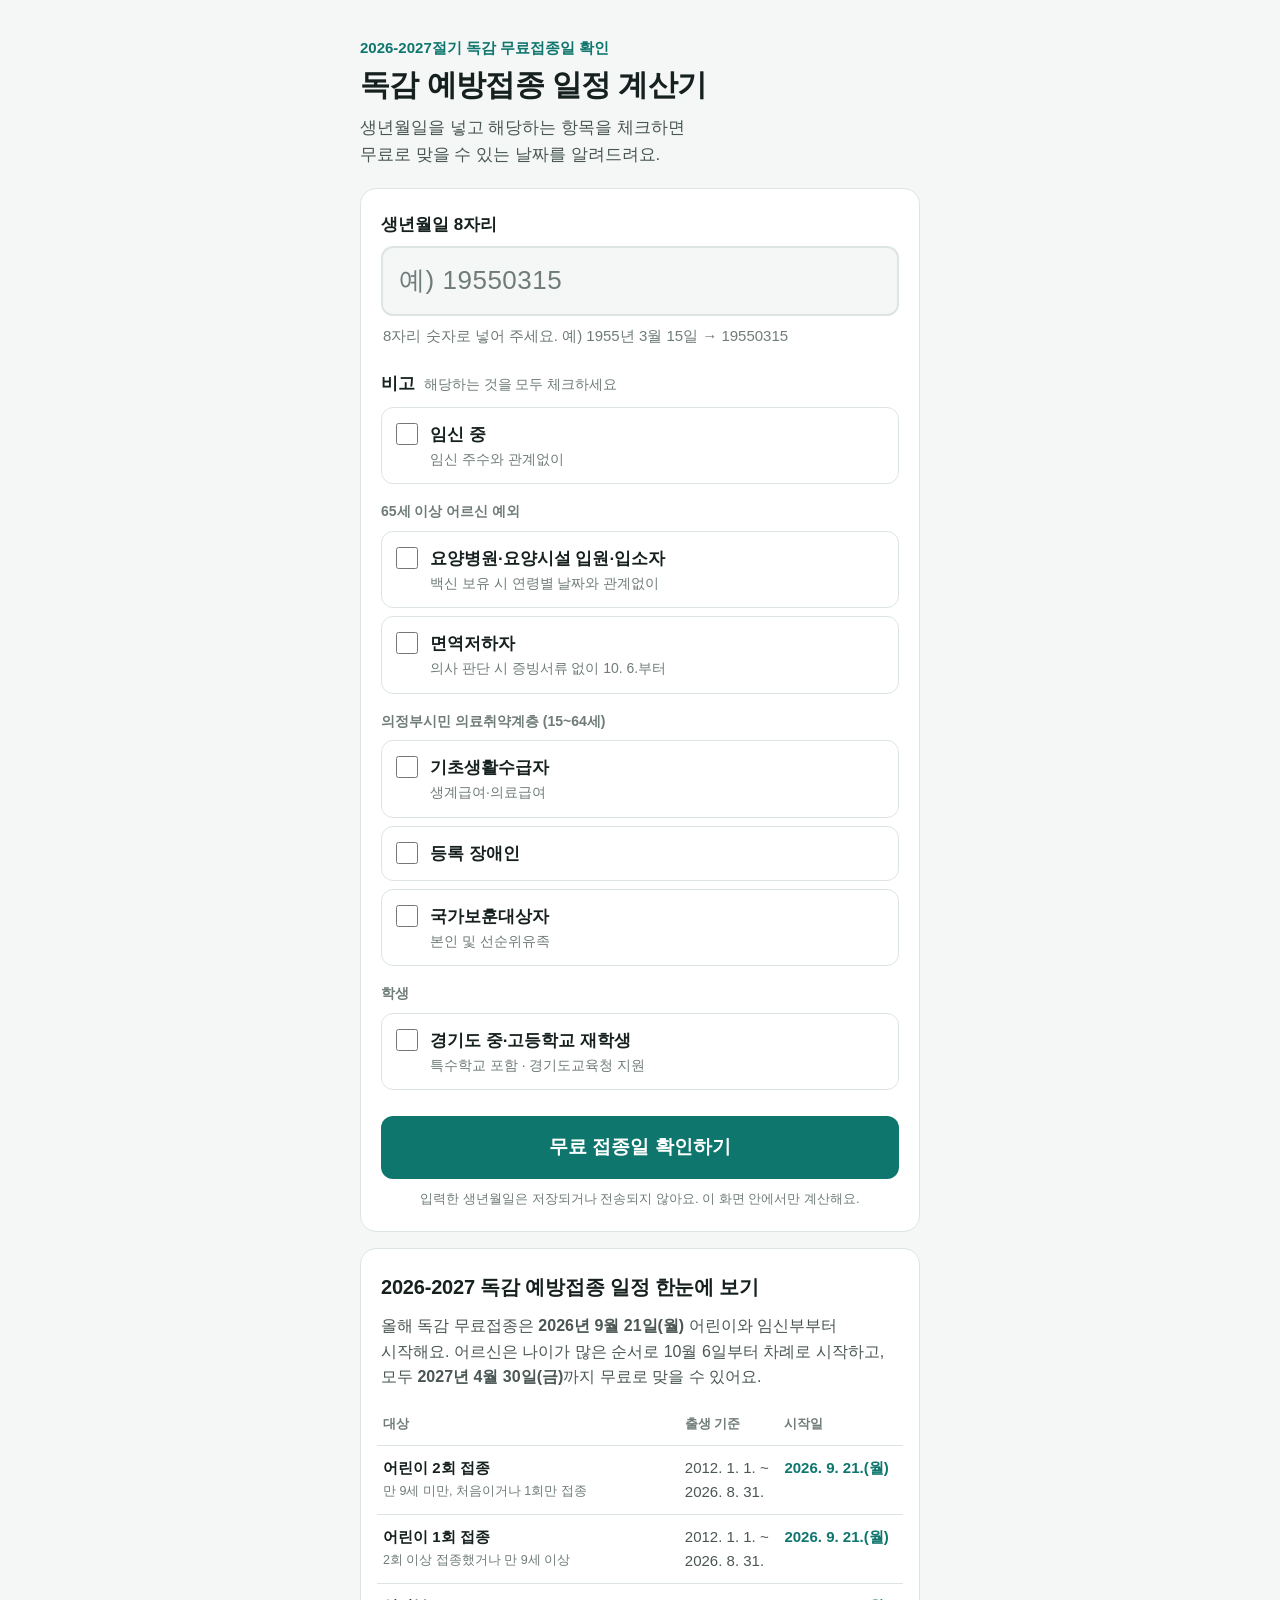
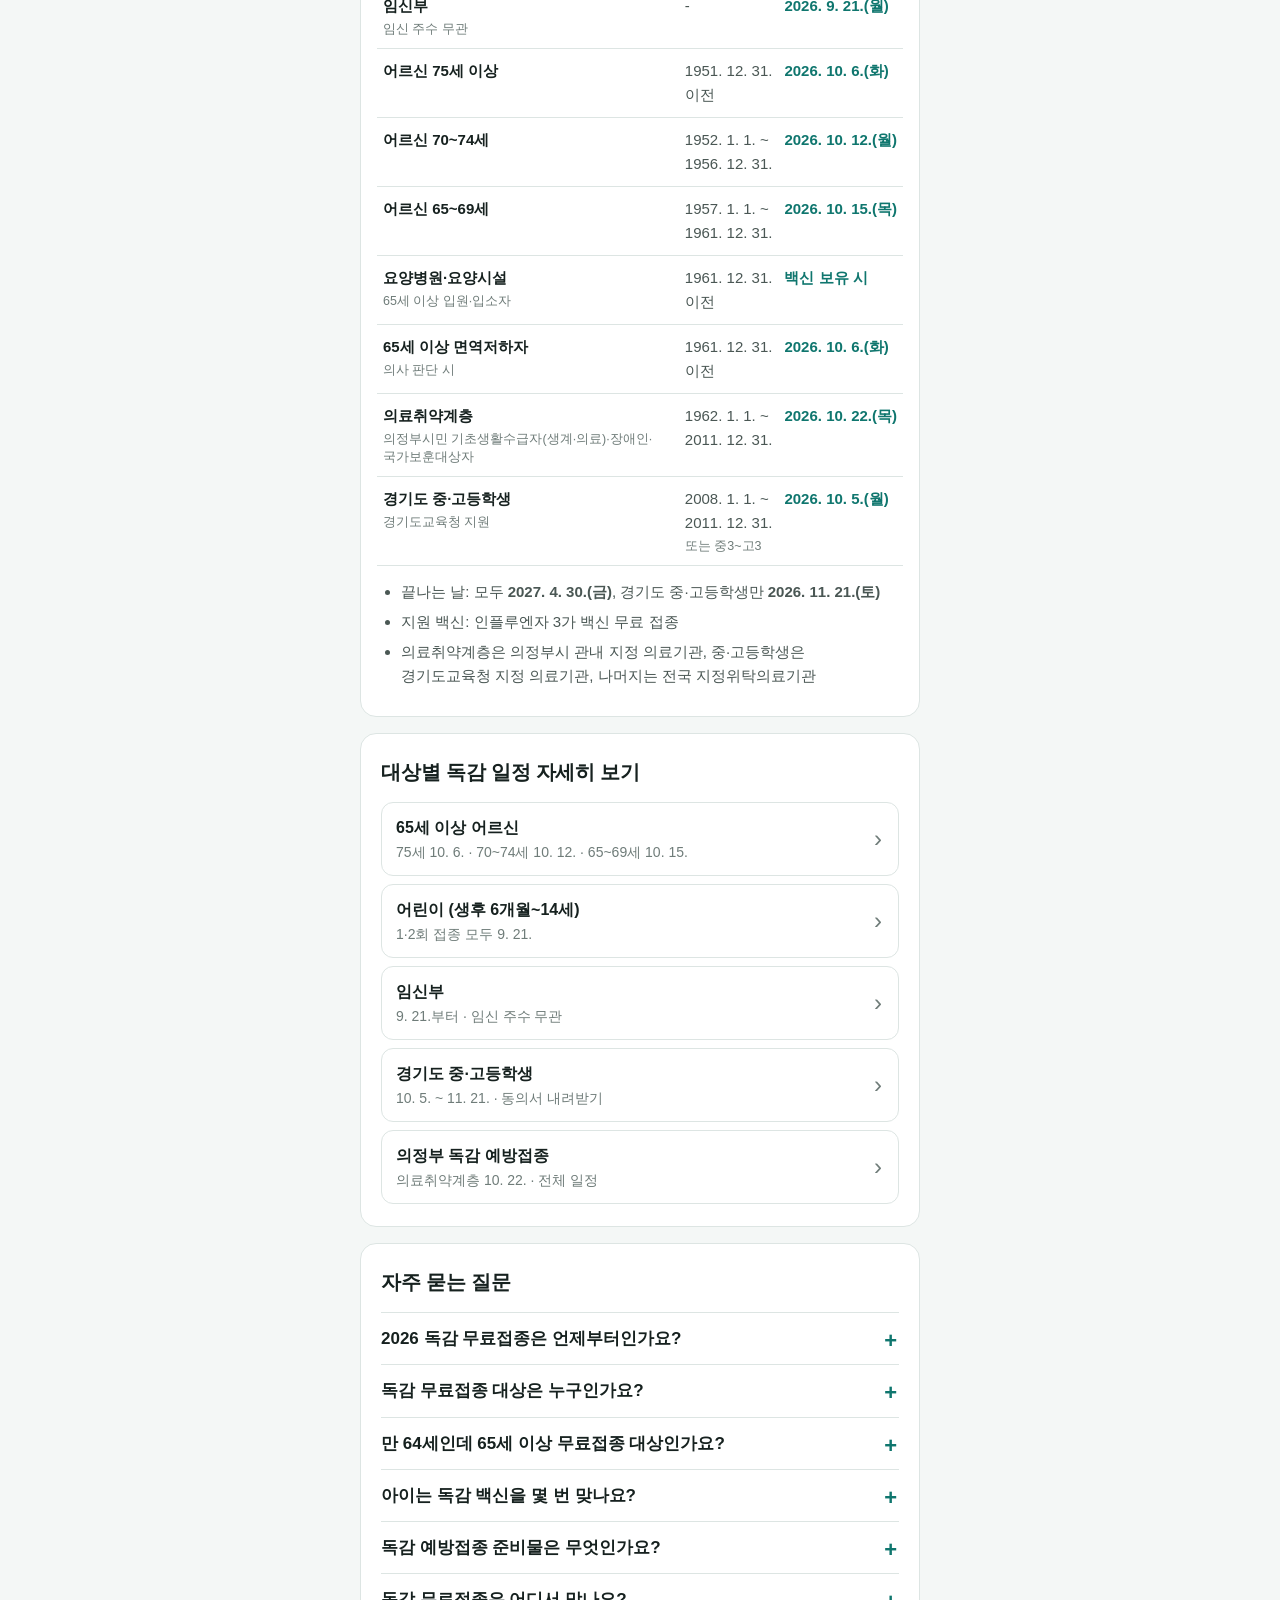
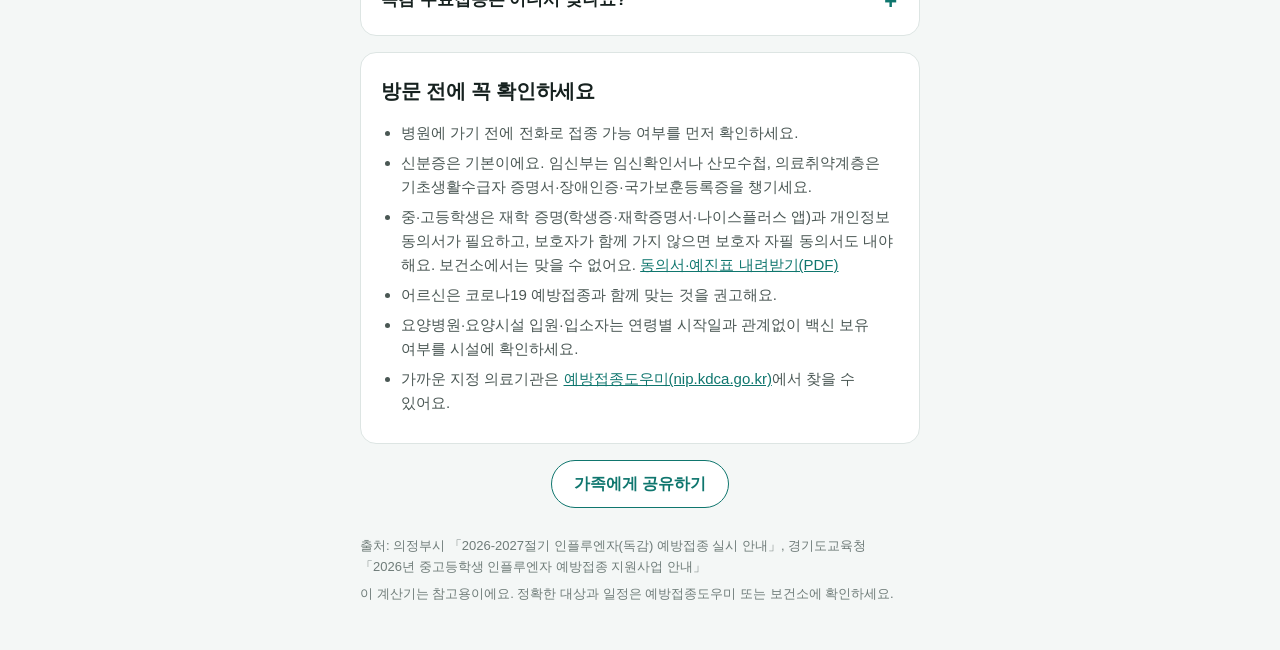
==== commit a262f8fe: "fix: 2026-2027절기 독감 접종 일정 변경 반영" ====
--- a/docs/index.html
+++ b/docs/index.html
@@ -4,7 +4,7 @@
 <meta charset="utf-8">
 <meta name="viewport" content="width=device-width, initial-scale=1">
 <title>독감 예방접종 일정 계산기 | 2026 독감 무료접종 날짜·대상 확인</title>
-<meta name="description" content="생년월일만 넣으면 2026-2027절기 독감 무료 예방접종 일정과 내 접종 가능일을 알려드려요. 어린이 9월 21일·28일, 임신부 9월 21일, 75세 이상 10월 6일, 70~74세 10월 12일, 65~69세 10월 15일, 의료취약계층 10월 22일, 경기도 중고등학생 10월 5일~11월 21일.">
+<meta name="description" content="생년월일만 넣으면 2026-2027절기 독감 무료 예방접종 일정과 내 접종 가능일을 알려드려요. 어린이·임신부 9월 21일, 75세 이상 10월 6일, 70~74세 10월 12일, 65~69세 10월 15일. 요양병원·요양시설과 65세 이상 면역저하자 예외도 확인하세요.">
 <meta name="keywords" content="독감 일정 계산기, 독감 예방접종 일정, 독감 일정, 독감 무료접종, 2026 독감 무료접종, 독감 예방접종 시기, 독감 무료접종 대상, 65세 이상 독감 무료접종, 어린이 독감 2회 접종, 임신부 독감 접종, 중고등학생 독감 무료접종, 의정부 독감 예방접종">
 <meta name="naver-site-verification" content="85b90dc690c4726913fdbcb3d79dfeb7c93e7a57" />
 <link rel="canonical" href="https://flu.hnlab.kr/">
@@ -22,11 +22,11 @@
 <link rel="icon" href="data:image/svg+xml,<svg xmlns='http://www.w3.org/2000/svg' viewBox='0 0 100 100'><text y='.9em' font-size='88'>💉</text></svg>">
 <link rel="stylesheet" href="style.css">
 <script type="application/ld+json">
-{"@context":"https://schema.org","@type":"WebApplication","name":"독감 예방접종 일정 계산기","alternateName":"독감 무료접종일 계산기","url":"https://flu.hnlab.kr/","applicationCategory":"HealthApplication","operatingSystem":"All","inLanguage":"ko","description":"생년월일로 2026-2027절기 독감 무료 예방접종 일정과 접종 가능일을 계산합니다.","dateModified":"2026-09-15","offers":{"@type":"Offer","price":"0","priceCurrency":"KRW"}}
+{"@context":"https://schema.org","@type":"WebApplication","name":"독감 예방접종 일정 계산기","alternateName":"독감 무료접종일 계산기","url":"https://flu.hnlab.kr/","applicationCategory":"HealthApplication","operatingSystem":"All","inLanguage":"ko","description":"생년월일로 2026-2027절기 독감 무료 예방접종 일정과 접종 가능일을 계산합니다.","dateModified":"2026-09-16","offers":{"@type":"Offer","price":"0","priceCurrency":"KRW"}}
 </script>
 <script type="application/ld+json">
 {"@context":"https://schema.org","@type":"FAQPage","mainEntity":[
-{"@type":"Question","name":"2026 독감 무료접종은 언제부터인가요?","acceptedAnswer":{"@type":"Answer","text":"2026년 9월 21일(월) 어린이 2회 접종 대상과 임신부부터 시작해요. 어린이 1회 접종 대상은 9월 28일, 75세 이상은 10월 6일, 70~74세는 10월 12일, 65~69세는 10월 15일, 의정부시 의료취약계층은 10월 22일부터예요. 모두 2027년 4월 30일까지이고, 경기도 중고등학생은 10월 5일~11월 21일이에요."}},
+{"@type":"Question","name":"2026 독감 무료접종은 언제부터인가요?","acceptedAnswer":{"@type":"Answer","text":"2026년 9월 21일(월) 어린이와 임신부부터 시작해요. 75세 이상은 10월 6일, 70~74세는 10월 12일, 65~69세는 10월 15일부터예요. 요양병원·요양시설 입원·입소자는 백신 보유 시 연령별 날짜와 관계없이 접종할 수 있고, 65세 이상 면역저하자는 의사 판단에 따라 증빙서류 없이 10월 6일부터 접종할 수 있어요."}},
 {"@type":"Question","name":"독감 무료접종 대상은 누구인가요?","acceptedAnswer":{"@type":"Answer","text":"어린이(생후 6개월~14세, 2012.1.1.~2026.8.31. 출생), 임신부, 65세 이상 어르신(1961.12.31. 이전 출생), 의정부시민 의료취약계층(15~64세 기초생활수급자·장애인·국가보훈대상자), 경기도 중고등학생(경기도교육청 지원)이에요."}},
 {"@type":"Question","name":"독감 예방접종 준비물은 무엇인가요?","acceptedAnswer":{"@type":"Answer","text":"신분증은 기본이에요. 임신부는 임신확인서나 산모수첩, 의료취약계층은 기초생활수급자 증명서·장애인증·국가보훈등록증, 중고등학생은 재학 증명과 개인정보 동의서가 필요해요."}},
 {"@type":"Question","name":"독감 무료접종은 어디서 맞나요?","acceptedAnswer":{"@type":"Answer","text":"전국 지정위탁의료기관에서 맞을 수 있어요. 의정부시 의료취약계층은 의정부시 관내 지정 의료기관, 경기도 중고등학생은 경기도교육청 지정 의료기관에서만 돼요. 가까운 기관은 예방접종도우미(nip.kdca.go.kr)에서 찾을 수 있어요."}}
@@ -57,6 +57,9 @@
     <fieldset class="opts">
       <legend>비고 <small>해당하는 것을 모두 체크하세요</small></legend>
       <label class="opt"><input type="checkbox" id="pregnant"><span>임신 중<small>임신 주수와 관계없이</small></span></label>
+      <p class="group-label">65세 이상 어르신 예외</p>
+      <label class="opt"><input type="checkbox" id="careFacility"><span>요양병원·요양시설 입원·입소자<small>백신 보유 시 연령별 날짜와 관계없이</small></span></label>
+      <label class="opt"><input type="checkbox" id="immunocompromised"><span>면역저하자<small>의사 판단 시 증빙서류 없이 10. 6.부터</small></span></label>
       <p class="group-label">의정부시민 의료취약계층 (15~64세)</p>
       <label class="opt"><input type="checkbox" id="basic"><span>기초생활수급자<small>생계급여·의료급여</small></span></label>
       <label class="opt"><input type="checkbox" id="disabled"><span>등록 장애인</span></label>
@@ -73,17 +76,19 @@
 
   <section class="card">
     <h2>2026-2027 독감 예방접종 일정 한눈에 보기</h2>
-    <p class="intro">올해 독감 무료접종은 <strong>2026년 9월 21일(월)</strong> 어린이 2회 접종 대상과 임신부부터 시작해요. 어르신은 나이가 많은 순서로 10월 6일부터 차례로 시작하고, 모두 <strong>2027년 4월 30일(금)</strong>까지 무료로 맞을 수 있어요.</p>
+    <p class="intro">올해 독감 무료접종은 <strong>2026년 9월 21일(월)</strong> 어린이와 임신부부터 시작해요. 어르신은 나이가 많은 순서로 10월 6일부터 차례로 시작하고, 모두 <strong>2027년 4월 30일(금)</strong>까지 무료로 맞을 수 있어요.</p>
     <div class="table-wrap">
       <table>
         <thead><tr><th>대상</th><th>출생 기준</th><th>시작일</th></tr></thead>
         <tbody>
           <tr><td>어린이 2회 접종<small>만 9세 미만, 처음이거나 1회만 접종</small></td><td>2012. 1. 1. ~<br>2026. 8. 31.</td><td>2026. 9. 21.(월)</td></tr>
-          <tr><td>어린이 1회 접종<small>2회 이상 접종했거나 만 9세 이상</small></td><td>2012. 1. 1. ~<br>2026. 8. 31.</td><td>2026. 9. 28.(월)</td></tr>
+          <tr><td>어린이 1회 접종<small>2회 이상 접종했거나 만 9세 이상</small></td><td>2012. 1. 1. ~<br>2026. 8. 31.</td><td>2026. 9. 21.(월)</td></tr>
           <tr><td>임신부<small>임신 주수 무관</small></td><td>-</td><td>2026. 9. 21.(월)</td></tr>
           <tr><td>어르신 75세 이상</td><td>1951. 12. 31.<br>이전</td><td>2026. 10. 6.(화)</td></tr>
           <tr><td>어르신 70~74세</td><td>1952. 1. 1. ~<br>1956. 12. 31.</td><td>2026. 10. 12.(월)</td></tr>
           <tr><td>어르신 65~69세</td><td>1957. 1. 1. ~<br>1961. 12. 31.</td><td>2026. 10. 15.(목)</td></tr>
+          <tr><td>요양병원·요양시설<small>65세 이상 입원·입소자</small></td><td>1961. 12. 31.<br>이전</td><td>백신 보유 시</td></tr>
+          <tr><td>65세 이상 면역저하자<small>의사 판단 시</small></td><td>1961. 12. 31.<br>이전</td><td>2026. 10. 6.(화)</td></tr>
           <tr><td>의료취약계층<small>의정부시민 기초생활수급자(생계·의료)·장애인·국가보훈대상자</small></td><td>1962. 1. 1. ~<br>2011. 12. 31.</td><td>2026. 10. 22.(목)</td></tr>
           <tr><td>경기도 중·고등학생<small>경기도교육청 지원</small></td><td>2008. 1. 1. ~<br>2011. 12. 31.<small>또는 중3~고3</small></td><td>2026. 10. 5.(월)</td></tr>
         </tbody>
@@ -100,7 +105,7 @@
     <h2 id="guidesTitle">대상별 독감 일정 자세히 보기</h2>
     <ul class="guide-links">
       <li><a href="elderly/"><strong>65세 이상 어르신</strong><span>75세 10. 6. · 70~74세 10. 12. · 65~69세 10. 15.</span></a></li>
-      <li><a href="children/"><strong>어린이 (생후 6개월~14세)</strong><span>2회 접종 9. 21. · 1회 접종 9. 28.</span></a></li>
+      <li><a href="children/"><strong>어린이 (생후 6개월~14세)</strong><span>1·2회 접종 모두 9. 21.</span></a></li>
       <li><a href="pregnant/"><strong>임신부</strong><span>9. 21.부터 · 임신 주수 무관</span></a></li>
       <li><a href="student/"><strong>경기도 중·고등학생</strong><span>10. 5. ~ 11. 21. · 동의서 내려받기</span></a></li>
       <li><a href="uijeongbu/"><strong>의정부 독감 예방접종</strong><span>의료취약계층 10. 22. · 전체 일정</span></a></li>
@@ -111,7 +116,7 @@
     <h2>자주 묻는 질문</h2>
     <details>
       <summary>2026 독감 무료접종은 언제부터인가요?</summary>
-      <p>2026년 9월 21일(월) 어린이 2회 접종 대상과 임신부부터 시작해요. 어린이 1회 접종 대상은 9월 28일, 75세 이상은 10월 6일, 70~74세는 10월 12일, 65~69세는 10월 15일, 의정부시 의료취약계층은 10월 22일부터예요. 모두 2027년 4월 30일까지이고, 경기도 중·고등학생은 10월 5일~11월 21일이에요.</p>
+      <p>2026년 9월 21일(월) 어린이와 임신부부터 시작해요. 75세 이상은 10월 6일, 70~74세는 10월 12일, 65~69세는 10월 15일부터예요. 요양병원·요양시설 입원·입소자는 백신 보유 시 연령별 날짜와 관계없이, 65세 이상 면역저하자는 의사 판단에 따라 증빙서류 없이 10월 6일부터 접종할 수 있어요.</p>
     </details>
     <details>
       <summary>독감 무료접종 대상은 누구인가요?</summary>
@@ -123,7 +128,7 @@
     </details>
     <details>
       <summary>아이는 독감 백신을 몇 번 맞나요?</summary>
-      <p>만 9세 미만이면서 처음 맞거나 지금까지 1회만 맞았다면 4주 간격으로 2회(9월 21일부터), 그 밖의 어린이는 1회(9월 28일부터) 맞아요.</p>
+      <p>만 9세 미만이면서 처음 맞거나 지금까지 1회만 맞았다면 4주 간격으로 2회, 그 밖의 어린이는 1회 맞아요. 두 대상 모두 9월 21일부터예요.</p>
     </details>
     <details>
       <summary>독감 예방접종 준비물은 무엇인가요?</summary>
@@ -142,6 +147,7 @@
       <li>신분증은 기본이에요. 임신부는 임신확인서나 산모수첩, 의료취약계층은 기초생활수급자 증명서·장애인증·국가보훈등록증을 챙기세요.</li>
       <li>중·고등학생은 재학 증명(학생증·재학증명서·나이스플러스 앱)과 개인정보 동의서가 필요하고, 보호자가 함께 가지 않으면 보호자 자필 동의서도 내야 해요. 보건소에서는 맞을 수 없어요. <a href="https://haneulfm.co.kr/downloads/flu-consent-secondary-student.pdf" target="_blank" rel="noopener">동의서·예진표 내려받기(PDF)</a></li>
       <li>어르신은 코로나19 예방접종과 함께 맞는 것을 권고해요.</li>
+      <li>요양병원·요양시설 입원·입소자는 연령별 시작일과 관계없이 백신 보유 여부를 시설에 확인하세요.</li>
       <li>가까운 지정 의료기관은 <a href="https://nip.kdca.go.kr" target="_blank" rel="noopener">예방접종도우미(nip.kdca.go.kr)</a>에서 찾을 수 있어요.</li>
     </ul>
   </section>
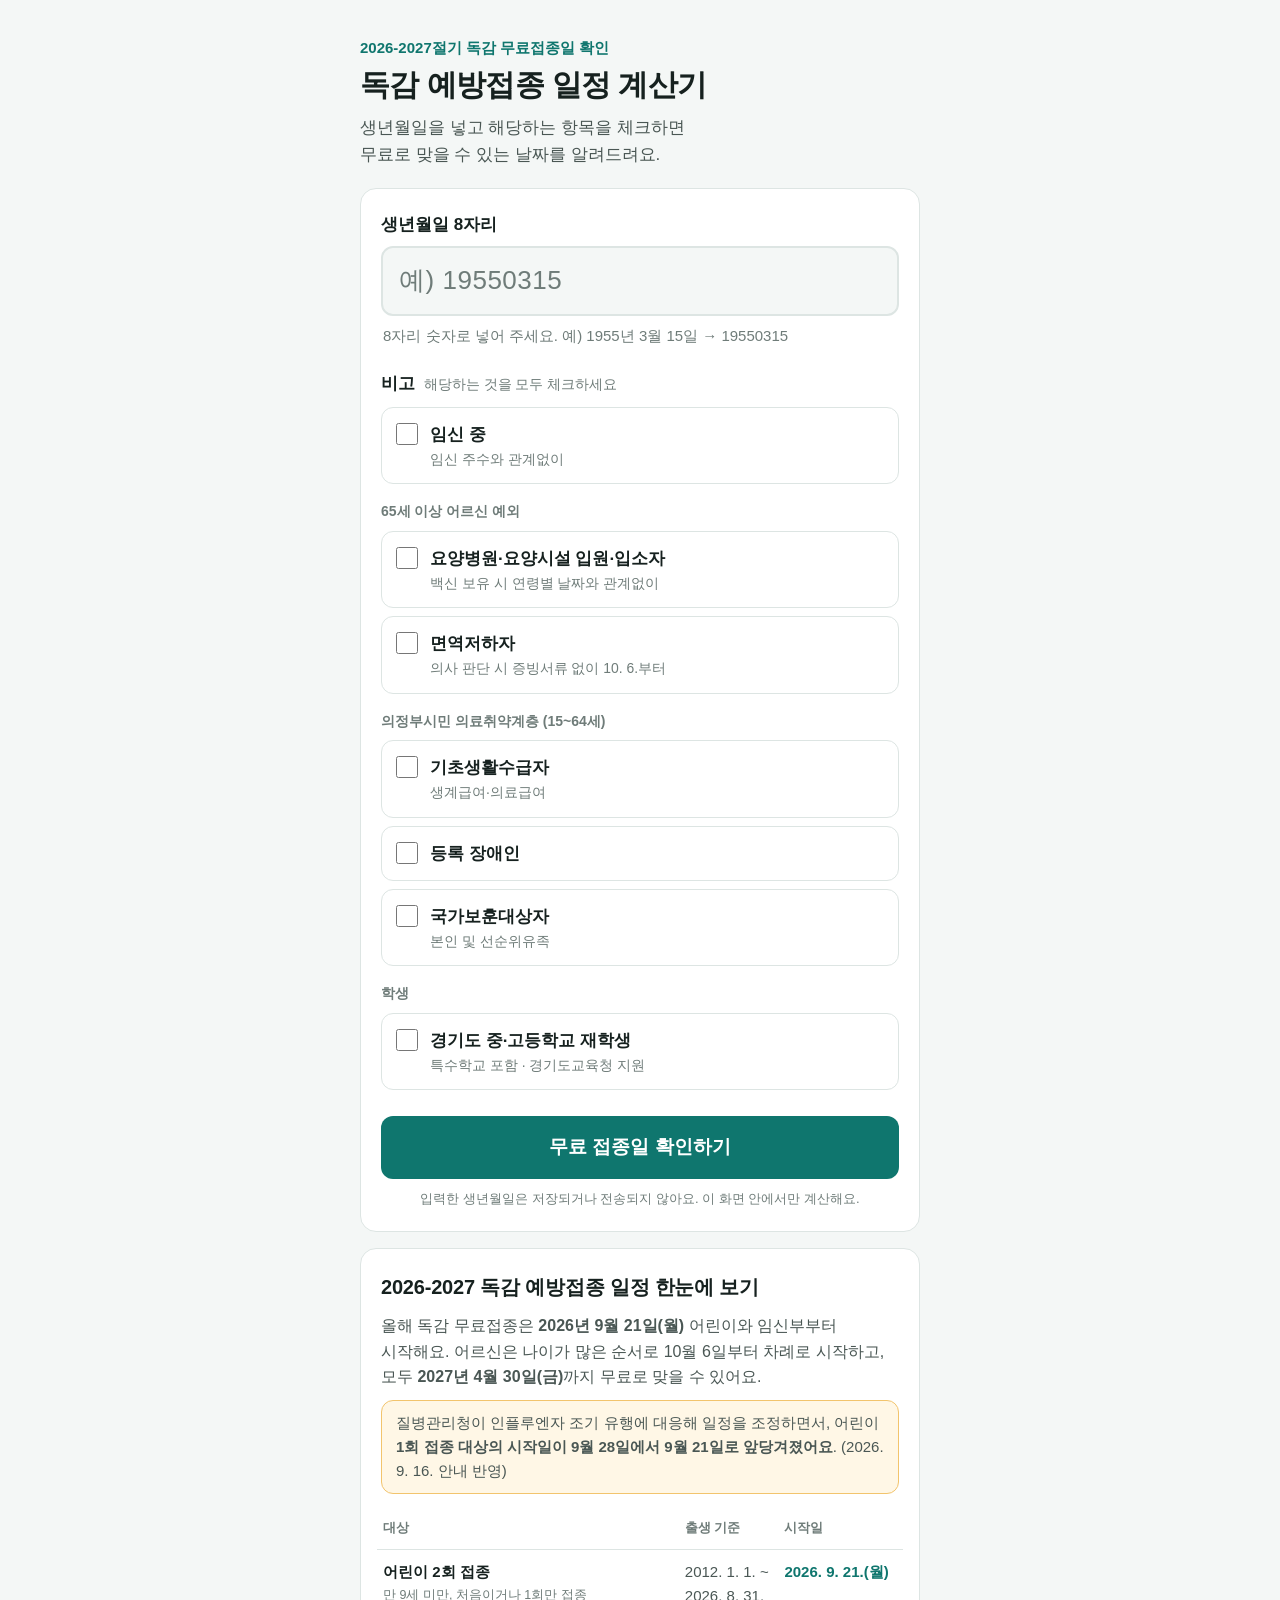
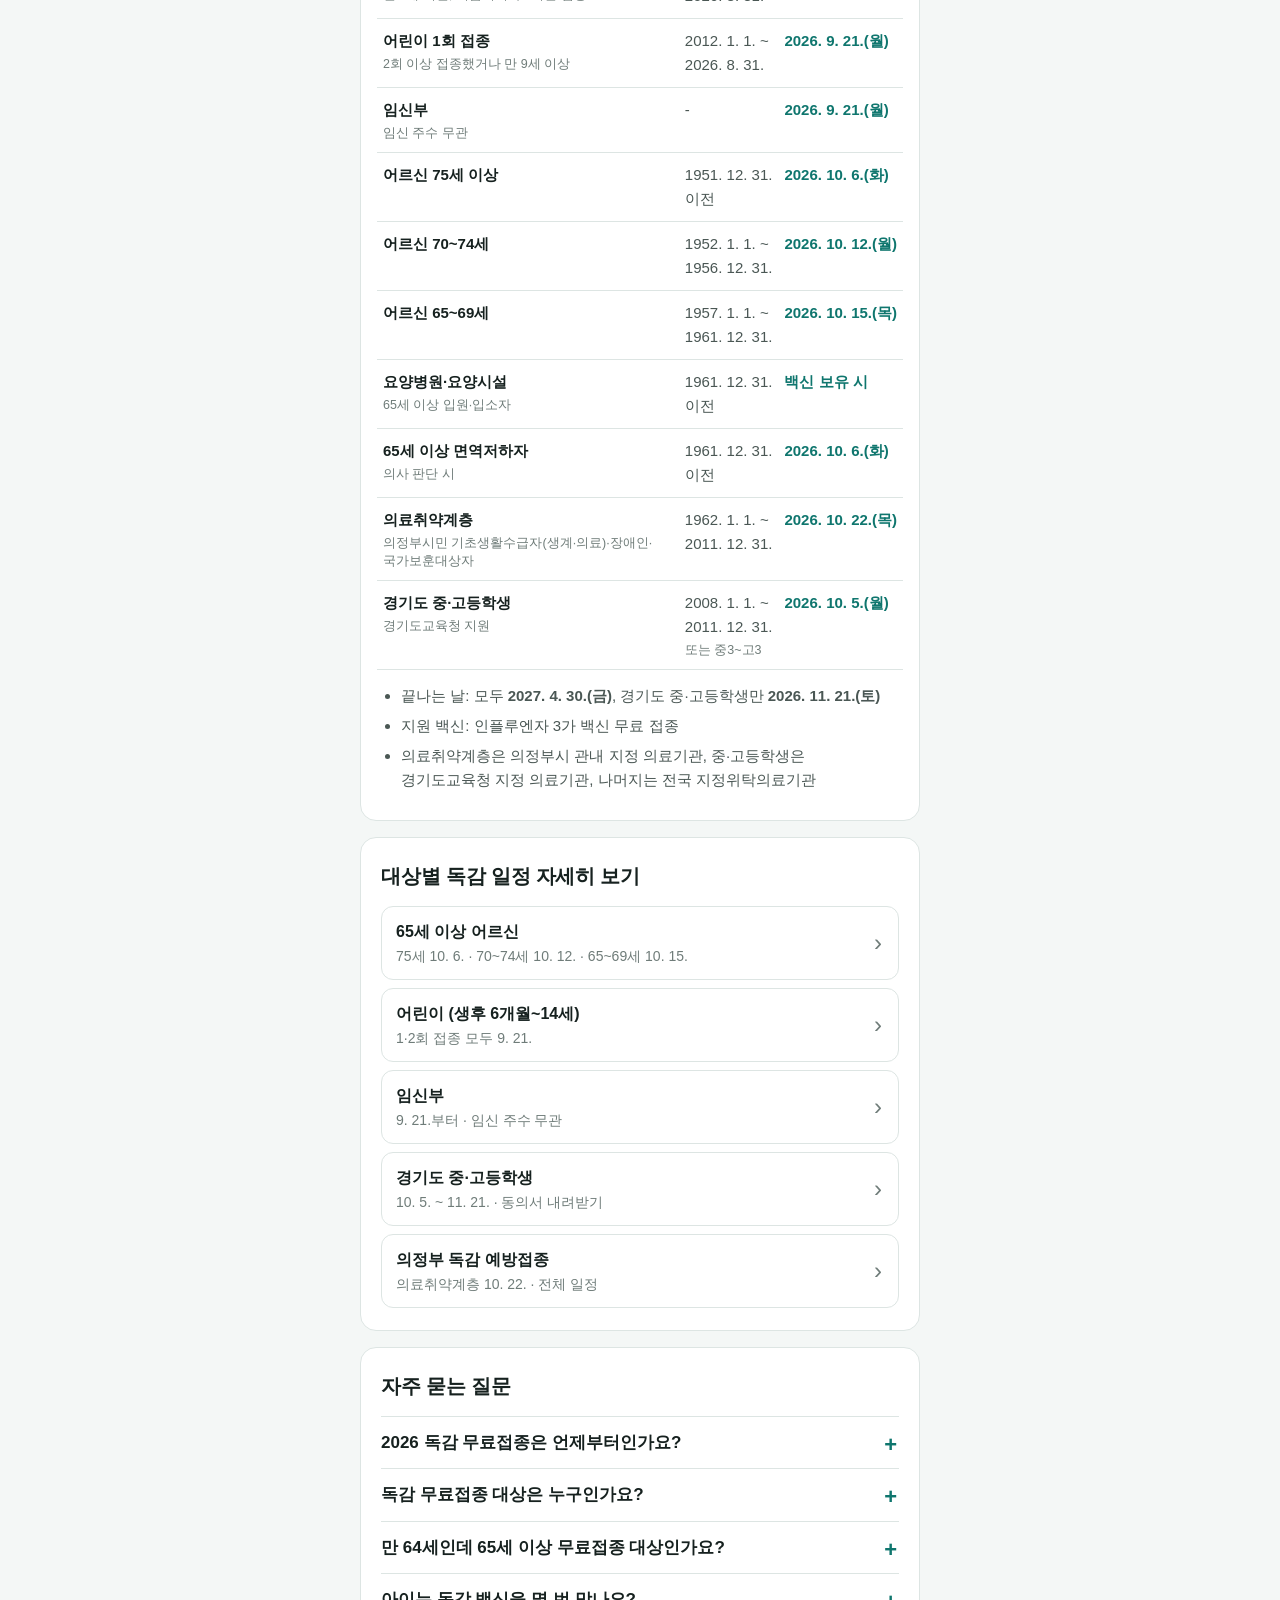
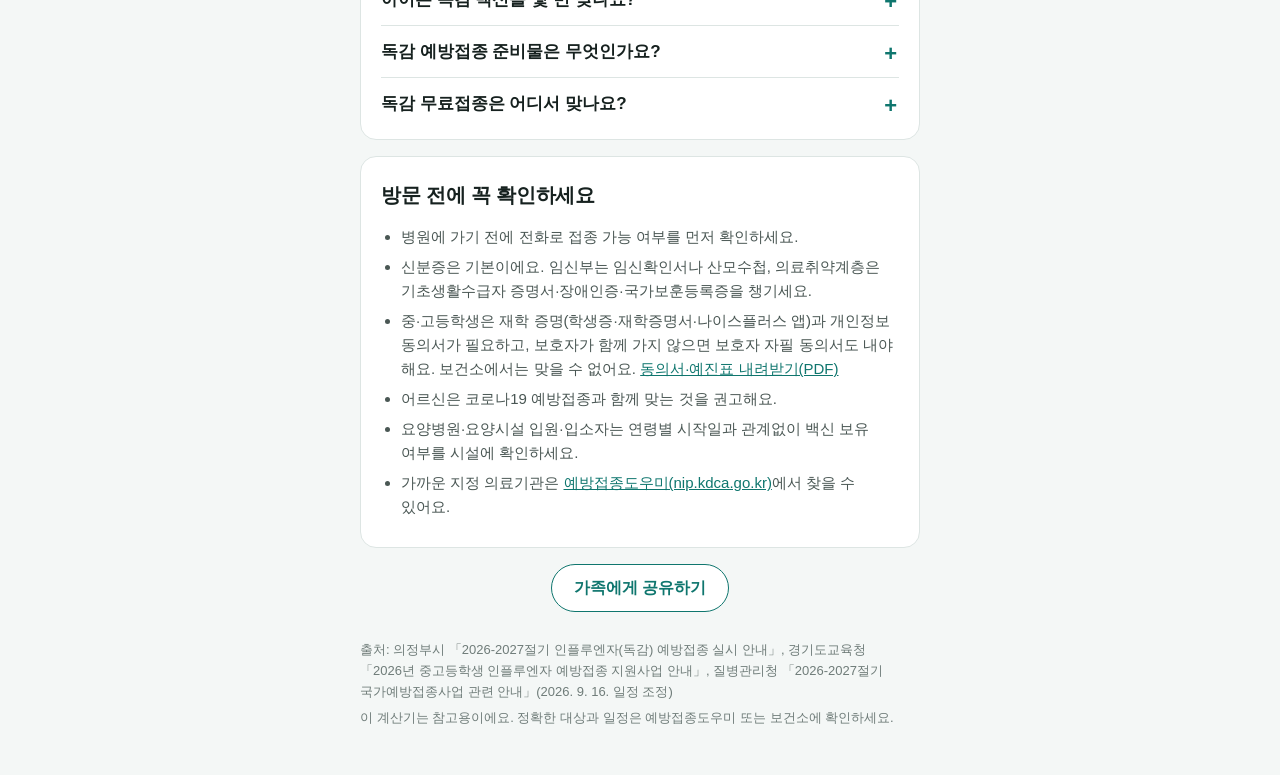
==== commit c1e87b6d: "docs: 일정 변경 안내 문구와 코로나19 접종일 보완 원격에 먼저 올라온 일정 변경 커밋 위에 다음을 추가: - 메인·어린이 안내 페이지에 1회 접종 9.28 → 9.21 변경" ====
--- a/docs/index.html
+++ b/docs/index.html
@@ -77,6 +77,7 @@
   <section class="card">
     <h2>2026-2027 독감 예방접종 일정 한눈에 보기</h2>
     <p class="intro">올해 독감 무료접종은 <strong>2026년 9월 21일(월)</strong> 어린이와 임신부부터 시작해요. 어르신은 나이가 많은 순서로 10월 6일부터 차례로 시작하고, 모두 <strong>2027년 4월 30일(금)</strong>까지 무료로 맞을 수 있어요.</p>
+    <p class="intro notice-line">질병관리청이 인플루엔자 조기 유행에 대응해 일정을 조정하면서, 어린이 <strong>1회 접종 대상의 시작일이 9월 28일에서 9월 21일로 앞당겨졌어요</strong>. (2026. 9. 16. 안내 반영)</p>
     <div class="table-wrap">
       <table>
         <thead><tr><th>대상</th><th>출생 기준</th><th>시작일</th></tr></thead>
@@ -156,7 +157,7 @@
 </main>
 
 <footer class="foot">
-  <p>출처: 의정부시 「2026-2027절기 인플루엔자(독감) 예방접종 실시 안내」, 경기도교육청 「2026년 중고등학생 인플루엔자 예방접종 지원사업 안내」</p>
+  <p>출처: 의정부시 「2026-2027절기 인플루엔자(독감) 예방접종 실시 안내」, 경기도교육청 「2026년 중고등학생 인플루엔자 예방접종 지원사업 안내」, 질병관리청 「2026-2027절기 국가예방접종사업 관련 안내」(2026. 9. 16. 일정 조정)</p>
   <p>이 계산기는 참고용이에요. 정확한 대상과 일정은 예방접종도우미 또는 보건소에 확인하세요.</p>
 </footer>
 
--- a/docs/style.css
+++ b/docs/style.css
@@ -261,6 +261,7 @@
 .check { margin-top: 0; }
 
 .intro { margin: -4px 0 14px; color: var(--ink-2); font-size: 16px; }
+.notice-line { background: var(--hint-bg); border: 1px solid var(--hint-line); border-radius: 12px; padding: 10px 14px; font-size: 15px; }
 
 /* 대상별 안내 링크 */
 .guide-links { list-style: none; margin: 0; padding: 0; display: grid; gap: 8px; }
